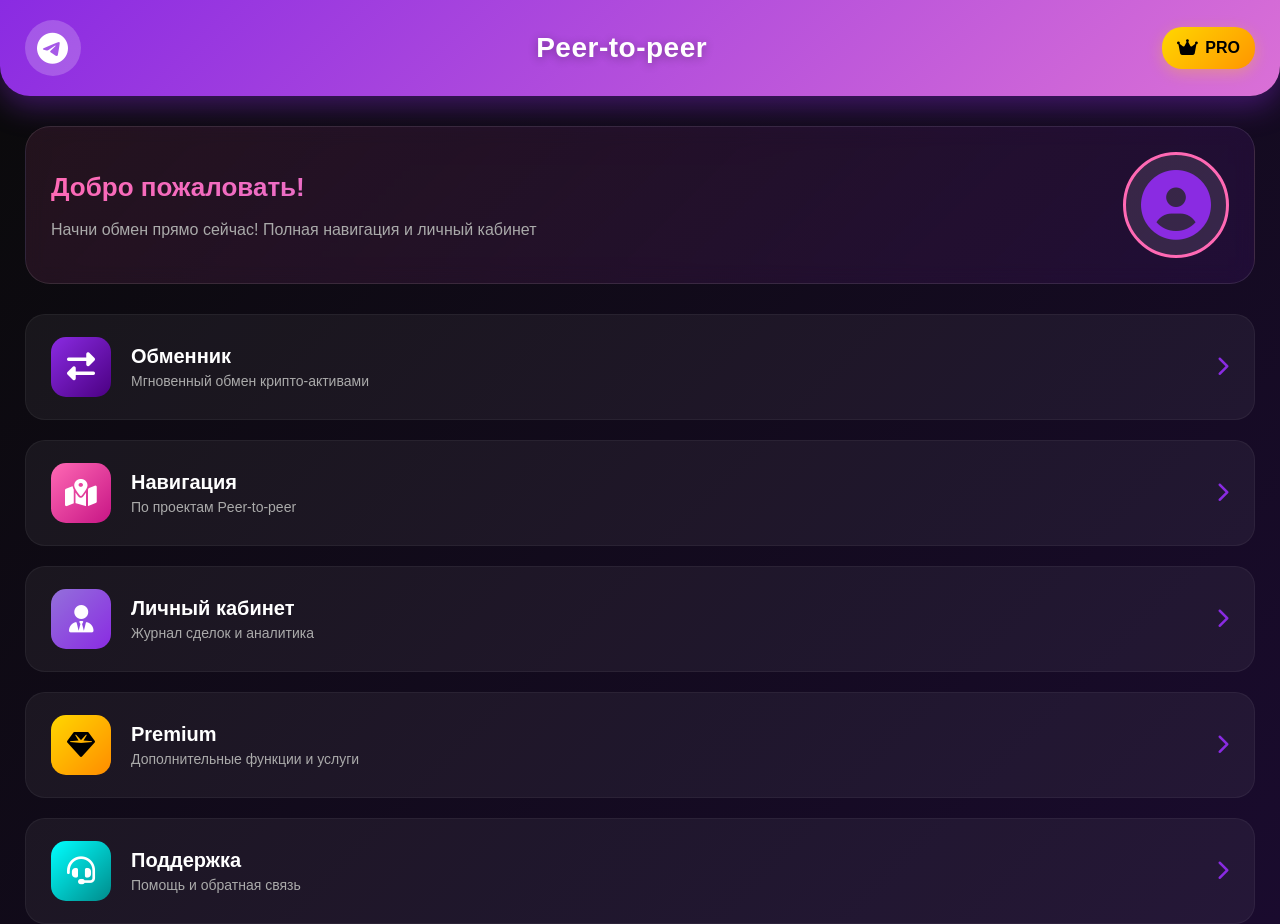
==== index.html @ 7a18515b "Update index.html" ====
<!DOCTYPE html>
<html lang="ru">
<head>
    <meta charset="UTF-8">
    <meta name="viewport" content="width=device-width, initial-scale=1.0">
    <title>Peer-to-peer | Обменник</title>
    <link rel="stylesheet" href="style.css">
    <script src="https://telegram.org/js/telegram-web-app.js"></script>
    <link rel="stylesheet" href="https://cdnjs.cloudflare.com/ajax/libs/font-awesome/6.4.0/css/all.min.css">
</head>
<body>
    <!-- Главная страница -->
    <div class="app-container" id="mainPage">
        <!-- Верхняя плашка с названием -->
        <header class="main-header">
            <div class="logo-container">
                <i class="fab fa-telegram logo-icon"></i>
                <h1 class="app-title">Peer-to-peer</h1>
                <div class="premium-badge">
                    <i class="fas fa-crown"></i>
                    <span>PRO</span>
                </div>
            </div>
        </header>

        <!-- Основной контент -->
        <main class="main-content">
            <!-- Приветствие -->
            <div class="welcome-section">
                <div class="welcome-text">
                    <h2>Добро пожаловать!</h2>
                    <p>Начни обмен прямо сейчас! Полная навигация и личный кабинет</p>
                </div>
                <div class="user-avatar">
                    <i class="fas fa-user-circle"></i>
                </div>
            </div>

            <!-- Кнопки навигации -->
            <div class="nav-buttons">
                <button class="nav-btn exchange-btn" id="exchangeBtn">
                    <div class="btn-icon">
                        <i class="fas fa-exchange-alt"></i>
                    </div>
                    <div class="btn-content">
                        <h3>Обменник</h3>
                        <p>Мгновенный обмен крипто-активами</p>
                    </div>
                    <div class="btn-arrow">
                        <i class="fas fa-chevron-right"></i>
                    </div>
                </button>

                <button class="nav-btn navigation-btn" id="navigationBtn">
                    <div class="btn-icon">
                        <i class="fas fa-map-marked-alt"></i>
                    </div>
                    <div class="btn-content">
                        <h3>Навигация</h3>
                        <p>По проектам Peer-to-peer</p>
                    </div>
                    <div class="btn-arrow">
                        <i class="fas fa-chevron-right"></i>
                    </div>
                </button>

                <button class="nav-btn account-btn" id="accountBtn">
                    <div class="btn-icon">
                        <i class="fas fa-user-tie"></i>
                    </div>
                    <div class="btn-content">
                        <h3>Личный кабинет</h3>
                        <p>Журнал сделок и аналитика</p>
                    </div>
                    <div class="btn-arrow">
                        <i class="fas fa-chevron-right"></i>
                    </div>
                </button>

                <button class="nav-btn premium-btn" id="premiumBtn">
                    <div class="btn-icon">
                        <i class="fas fa-gem"></i>
                    </div>
                    <div class="btn-content">
                        <h3>Premium</h3>
                        <p>Дополнительные функции и услуги</p>
                    </div>
                    <div class="btn-arrow">
                        <i class="fas fa-chevron-right"></i>
                    </div>
                </button>

                <button class="nav-btn support-btn" id="supportBtn">
                    <div class="btn-icon">
                        <i class="fas fa-headset"></i>
                    </div>
                    <div class="btn-content">
                        <h3>Поддержка</h3>
                        <p>Помощь и обратная связь</p>
                    </div>
                    <div class="btn-arrow">
                        <i class="fas fa-chevron-right"></i>
                    </div>
                </button>
            </div>
        </main>
    </div>

    <!-- Страница обменника -->
    <div class="app-container" id="exchangePage" style="display: none;">
        <header class="main-header">
            <div class="logo-container">
                <button class="back-btn" id="backBtn">
                    <i class="fas fa-arrow-left"></i>
                </button>
                <h1 class="app-title">Обменник</h1>
                <div class="premium-badge">
                    <i class="fas fa-crown"></i>
                    <span>PRO</span>
                </div>
            </div>
        </header>

        <main class="main-content exchange-page">
            <div class="welcome-section">
                <div class="welcome-text">
                    <h2>Выберите тип обмена</h2>
                    <p>Быстрый и безопасный обмен активов</p>
                </div>
                <div class="user-avatar">
                    <i class="fas fa-coins"></i>
                </div>
            </div>

            <div class="exchange-options">
                <div class="exchange-option" id="usdtRubOption">
                    <div class="option-content">
                        <div class="option-icon">
                            <i class="fas fa-dollar-sign"></i>
                        </div>
                        <div class="option-text">
                            <h3>Обмен USDT & RUB</h3>
                            <p>Мгновенный обмен Tether и российских рублей</p>
                        </div>
                    </div>
                    <div class="option-arrow">
                        <i class="fas fa-chevron-down"></i>
                    </div>
                </div>

                <div class="sub-buttons" id="usdtRubSubButtons">
                    <button class="sub-btn buy-sub-btn" id="buyUsdtBtn">
                        <i class="fas fa-shopping-cart"></i>
                        Купить USDT
                    </button>
                    <button class="sub-btn sell-sub-btn" id="sellUsdtBtn">
                        <i class="fas fa-money-bill-wave"></i>
                        Продать USDT
                    </button>
                </div>

                <div class="exchange-option" id="otherAssetsOption">
                    <div class="option-content">
                        <div class="option-icon other">
                            <i class="fas fa-shapes"></i>
                        </div>
                        <div class="option-text">
                            <h3>Обмен других активов</h3>
                            <p>Криптовалюты, токены и другие активы</p>
                        </div>
                    </div>
                    <div class="option-arrow">
                        <i class="fas fa-chevron-down"></i>
                    </div>
                </div>

                <div class="other-assets-panel" id="otherAssetsPanel">
                    <p>Для обмена другими активами напишите в техническую поддержку — 
                        <a href="https://t.me/peertopeer_support" class="support-link" target="_blank">@peertopeer_support</a>
                    </p>
                    <p style="margin-top: 10px; font-size: 14px; color: #aaa;">
                        Доступны: BTC, ETH, BNB, SOL, TON и другие популярные криптовалюты
                    </p>
                </div>

                <!-- НОВАЯ ИНФОРМАЦИОННАЯ ПЛАШКА -->
                <div class="exchange-info-panel">
                    <div class="info-icon">
                        <i class="fas fa-info-circle"></i>
                    </div>
                    <div class="info-content">
                        <h4>Важная информация перед обменом</h4>
                        <p>Перед совершением сделки обязательно ознакомьтесь с правилами и инструкциями:</p>
                        <div class="info-links">
                            <a href="https://telegra.ph/Reglament-Peer-to-peer-01-01" class="info-link" target="_blank">
                                <i class="fas fa-file-contract"></i>
                                Регламент обменника
                            </a>
                            <a href="https://telegra.ph/Instrukciya-po-obmenu-01-01" class="info-link" target="_blank">
                                <i class="fas fa-book-open"></i>
                                Инструкция по обмену
                            </a>
                        </div>
                        <p class="info-note">
                            <i class="fas fa-exclamation-triangle"></i>
                            Соблюдение правил обеспечивает безопасность ваших сделок
                        </p>
                    </div>
                </div>
            </div>
        </main>
    </div>

    <!-- Страница покупки USDT -->
    <div class="app-container" id="buyUsdtPage" style="display: none;">
        <header class="main-header">
            <div class="logo-container">
                <button class="back-btn" id="backFromBuyBtn">
                    <i class="fas fa-arrow-left"></i>
                </button>
                <h1 class="app-title">Купить USDT</h1>
                <div class="premium-badge">
                    <i class="fas fa-crown"></i>
                    <span>PRO</span>
                </div>
            </div>
        </header>

        <main class="main-content orders-page">
            <div class="page-header">
                <h2>Актуальные заявки</h2>
                <p class="page-subtitle">Скопируйте ID заявки и отправьте в поддержку</p>
            </div>

            <!-- Красивые фильтры сортировки -->
            <div class="filters">
                <div class="filter-header">
                    <i class="fas fa-sort-amount-down"></i>
                    <h3>Сортировка заявок</h3>
                </div>
                <div class="sort-options" id="buySortOptions">
                    <button class="sort-btn active" data-sort="rate-asc">
                        <i class="fas fa-arrow-up"></i>
                        Курс (низкий → высокий)
                    </button>
                    <button class="sort-btn" data-sort="rate-desc">
                        <i class="fas fa-arrow-down"></i>
                        Курс (высокий → низкий)
                    </button>
                    <button class="sort-btn" data-sort="volume-asc">
                        <i class="fas fa-arrow-up"></i>
                        Объем (маленький → большой)
                    </button>
                    <button class="sort-btn" data-sort="volume-desc">
                        <i class="fas fa-arrow-down"></i>
                        Объем (большой → маленький)
                    </button>
                </div>
            </div>

            <!-- Контейнер для заявок -->
            <div class="orders-container" id="buyOrdersContainer">
                <!-- Заявки будут вставляться здесь через JavaScript -->
            </div>

            <!-- Информация -->
            <div class="booking-info">
                <p><i class="fas fa-info-circle"></i> Скопируйте ID заявки и отправьте его в техническую поддержку для бронирования</p>
            </div>
        </main>
    </div>

    <!-- Страница продажи USDT -->
    <div class="app-container" id="sellUsdtPage" style="display: none;">
        <header class="main-header">
            <div class="logo-container">
                <button class="back-btn" id="backFromSellBtn">
                    <i class="fas fa-arrow-left"></i>
                </button>
                <h1 class="app-title">Продать USDT</h1>
                <div class="premium-badge">
                    <i class="fas fa-crown"></i>
                    <span>PRO</span>
                </div>
            </div>
        </header>

        <main class="main-content orders-page">
            <div class="page-header">
                <h2>Актуальные заявки</h2>
                <p class="page-subtitle">Скопируйте ID заявки и отправьте в поддержку</p>
            </div>

            <!-- Красивые фильтры сортировки -->
            <div class="filters">
                <div class="filter-header">
                    <i class="fas fa-sort-amount-down"></i>
                    <h3>Сортировка заявок</h3>
                </div>
                <div class="sort-options" id="sellSortOptions">
                    <button class="sort-btn active" data-sort="rate-asc">
                        <i class="fas fa-arrow-up"></i>
                        Курс (низкий → высокий)
                    </button>
                    <button class="sort-btn" data-sort="rate-desc">
                        <i class="fas fa-arrow-down"></i>
                        Курс (высокий → низкий)
                    </button>
                    <button class="sort-btn" data-sort="volume-asc">
                        <i class="fas fa-arrow-up"></i>
                        Объем (маленький → большой)
                    </button>
                    <button class="sort-btn" data-sort="volume-desc">
                        <i class="fas fa-arrow-down"></i>
                        Объем (большой → маленький)
                    </button>
                </div>
            </div>

            <!-- Контейнер для заявок -->
            <div class="orders-container" id="sellOrdersContainer">
                <!-- Заявки будут вставляться здесь через JavaScript -->
            </div>

            <!-- Информация -->
            <div class="booking-info">
                <p><i class="fas fa-info-circle"></i> Скопируйте ID заявки и отправьте его в техническую поддержку для бронирования</p>
            </div>
        </main>
    </div>

    <!-- Страница поддержки -->
    <div class="app-container" id="supportPage" style="display: none;">
        <header class="main-header">
            <div class="logo-container">
                <button class="back-btn" id="backFromSupportBtn">
                    <i class="fas fa-arrow-left"></i>
                </button>
                <h1 class="app-title">Поддержка</h1>
                <div class="premium-badge">
                    <i class="fas fa-crown"></i>
                    <span>PRO</span>
                </div>
            </div>
        </header>

        <main class="main-content support-page">
            <div class="page-header">
                <h2>Техническая поддержка</h2>
                <p class="page-subtitle">Свяжитесь с нами для решения любых вопросов</p>
            </div>

            <!-- Важное уведомление -->
            <div class="support-notice">
                <div class="notice-header">
                    <i class="fas fa-exclamation-triangle"></i>
                    <h3>Важная информация</h3>
                </div>
                <p>Пожалуйста, обращайтесь в поддержку <strong>строго по делу</strong> и уважительно. Наши специалисты работают для вашего удобства.</p>
            </div>

            <!-- Контакты поддержки -->
            <div class="support-contacts">
                <h3 class="section-title">
                    <i class="fas fa-headset"></i>
                    Контакты поддержки
                </h3>

                <div class="contact-card support">
                    <div class="contact-icon">
                        <i class="fas fa-life-ring"></i>
                    </div>
                    <div class="contact-info">
                        <h4>Основная поддержка</h4>
                        <p class="contact-description">По всем вопросам по заявкам, обменам и техническим проблемам</p>
                        <a href="https://t.me/peertopeer_support" class="contact-link" target="_blank">
                            <i class="fab fa-telegram"></i>
                            @peertopeer_support
                        </a>
                        <p class="contact-hours">
                            <i class="fas fa-clock"></i>
                            Работаем 24/7
                        </p>
                    </div>
                </div>

                <h3 class="section-title" style="margin-top: 30px;">
                    <i class="fas fa-user-shield"></i>
                    Модераторы
                </h3>

                <div class="contact-card moderator">
                    <div class="contact-icon">
                        <i class="fas fa-user-check"></i>
                    </div>
                    <div class="contact-info">
                        <h4>Модератор 1</h4>
                        <p class="contact-description">Решение спорных ситуаций, проверка контрагентов</p>
                        <a href="https://t.me/peer_moderator1" class="contact-link" target="_blank">
                            <i class="fab fa-telegram"></i>
                            @peer_moderator1
                        </a>
                        <p class="contact-hours">
                            <i class="fas fa-clock"></i>
                            10:00 - 22:00 (МСК)
                        </p>
                    </div>
                </div>

                <div class="contact-card moderator">
                    <div class="contact-icon">
                        <i class="fas fa-user-shield"></i>
                    </div>
                    <div class="contact-info">
                        <h4>Модератор 2</h4>
                        <p class="contact-description">Проверка сделок, помощь новичкам</p>
                        <a href="https://t.me/peer_moderator2" class="contact-link" target="_blank">
                            <i class="fab fa-telegram"></i>
                            @peer_moderator2
                        </a>
                        <p class="contact-hours">
                            <i class="fas fa-clock"></i>
                            12:00 - 00:00 (МСК)
                        </p>
                    </div>
                </div>
            </div>

            <!-- Правила обращения -->
            <div class="support-rules">
                <h3 class="section-title">
                    <i class="fas fa-list-alt"></i>
                    Правила обращения
                </h3>
                <ul class="rules-list">
                    <li>
                        <i class="fas fa-check-circle"></i>
                        <span>Всегда указывайте <strong>ID заявки</strong> при обращении</span>
                    </li>
                    <li>
                        <i class="fas fa-check-circle"></i>
                        <span>Описывайте проблему <strong>четко и подробно</strong></span>
                    </li>
                    <li>
                        <i class="fas fa-check-circle"></i>
                        <span>Прикладывайте скриншоты при необходимости</span>
                    </li>
                    <li>
                        <i class="fas fa-check-circle"></i>
                        <span>Сохраняйте <strong>уважительный тон</strong> общения</span>
                    </li>
                    <li>
                        <i class="fas fa-check-circle"></i>
                        <span>Ожидайте ответ в течение <strong>15-30 минут</strong></span>
                    </li>
                </ul>
            </div>

            <!-- Кнопки быстрого действия -->
            <div class="quick-actions">
                <h3 class="section-title">
                    <i class="fas fa-bolt"></i>
                    Быстрые действия
                </h3>
                <div class="action-buttons">
                    <button class="action-btn" id="copySupportLink">
                        <i class="fas fa-copy"></i>
                        Скопировать ссылку поддержки
                    </button>
                    <button class="action-btn" id="openSupportChat">
                        <i class="fab fa-telegram"></i>
                        Открыть чат с поддержкой
                    </button>
                </div>
            </div>
        </main>
    </div>

    <!-- Страница навигации -->
    <div class="app-container" id="navigationPage" style="display: none;">
        <header class="main-header">
            <div class="logo-container">
                <button class="back-btn" id="backFromNavigationBtn">
                    <i class="fas fa-arrow-left"></i>
                </button>
                <h1 class="app-title">Навигация</h1>
                <div class="premium-badge">
                    <i class="fas fa-crown"></i>
                    <span>PRO</span>
                </div>
            </div>
        </header>

        <main class="main-content navigation-page">
            <div class="page-header">
                <h2>Навигация по проекту</h2>
                <p class="page-subtitle">Все важные ссылки и ресурсы в одном месте</p>
            </div>

            <!-- Блок 1: Наши ресурсы -->
            <div class="navigation-section">
                <h3 class="section-title">
                    <i class="fas fa-link"></i>
                    Наши ресурсы
                </h3>
                <p class="section-description">Официальные каналы и чаты проекта Peer-to-peer</p>
                
                <div class="resources-grid">
                    <div class="resource-card">
                        <div class="resource-icon">
                            <i class="fab fa-telegram"></i>
                        </div>
                        <div class="resource-content">
                            <h4>Официальный канал</h4>
                            <p class="resource-description">Новости, анонсы, полезная информация</p>
                            <a href="https://t.me/peertopeerchannel" class="resource-link" target="_blank">
                                <i class="fab fa-telegram"></i>
                                @peertopeerchannel
                            </a>
                        </div>
                    </div>

                    <div class="resource-card">
                        <div class="resource-icon">
                            <i class="fas fa-comments"></i>
                        </div>
                        <div class="resource-content">
                            <h4>Общий чат</h4>
                            <p class="resource-description">Общение, вопросы, обмен опытом</p>
                            <a href="https://t.me/+LT-mE3ERYhE4NTcy" class="resource-link" target="_blank">
                                <i class="fab fa-telegram"></i>
                                Перейти в чат
                            </a>
                        </div>
                    </div>

                    <div class="resource-card">
                        <div class="resource-icon">
                            <i class="fas fa-newspaper"></i>
                        </div>
                        <div class="resource-content">
                            <h4>Блог в Telegra.ph</h4>
                            <p class="resource-description">Статьи, инструкции, аналитика</p>
                            <a href="https://teletype.in/@peertopeer" class="resource-link" target="_blank">
                                <i class="fas fa-external-link-alt"></i>
                                Перейти в блог
                            </a>
                        </div>
                    </div>

                    <div class="resource-card">
                        <div class="resource-icon">
                            <i class="fas fa-headset"></i>
                        </div>
                        <div class="resource-content">
                            <h4>Техническая поддержка</h4>
                            <p class="resource-description">Решение проблем и вопросов</p>
                            <a href="https://t.me/peertopeer_support" class="resource-link" target="_blank">
                                <i class="fab fa-telegram"></i>
                                @peertopeer_support
                            </a>
                        </div>
                    </div>

                    <div class="resource-card">
                        <div class="resource-icon">
                            <i class="fas fa-robot"></i>
                        </div>
                        <div class="resource-content">
                            <h4>Этот бот</h4>
                            <p class="resource-description">Основной бот для обменов</p>
                            <a href="@peet_to_peer_bot" class="resource-link" target="_blank">
                                <i class="fab fa-telegram"></i>
                                Скопировать ссылку
                            </button>
                        </div>
                    </div>

                    <div class="resource-card">
                        <div class="resource-icon">
                            <i class="fas fa-github"></i>
                        </div>
                        <div class="resource-content">
                            <h4>GitHub проекта</h4>
                            <p class="resource-description">Исходный код и документация</p>
                            <a href="hhh" class="resource-link" target="_blank">
                                <i class="fab fa-github"></i>
                                github.com/peertopeer
                            </a>
                        </div>
                    </div>
                </div>
            </div>

            <!-- Блок 2: Полезная навигация -->
            <div class="navigation-section">
                <h3 class="section-title">
                    <i class="fas fa-star"></i>
                    Полезная навигация
                </h3>
                <p class="section-description">Важные материалы для всех участников</p>
                
                <div class="useful-links">
                    <div class="useful-link-card">
                        <div class="useful-link-icon">
                            <i class="fas fa-graduation-cap"></i>
                        </div>
                        <div class="useful-link-content">
                            <h4>20 постов для новичков</h4>
                            <p>Основы работы с криптовалютой, безопасность, первые шаги</p>
                            <a href="https://telegra.ph/Dvadcat-postov-dlya-novichkov-01-01" class="useful-link-btn" target="_blank">
                                <i class="fas fa-external-link-alt"></i>
                                Читать
                            </a>
                        </div>
                    </div>

                    <div class="useful-link-card">
                        <div class="useful-link-icon">
                            <i class="fas fa-shopping-cart"></i>
                        </div>
                        <div class="useful-link-content">
                            <h4>Первая покупка</h4>
                            <p>Пошаговая инструкция по первой покупке криптовалюты</p>
                            <a href="https://telegra.ph/Pervaya-pokupka-kriptovaluty-01-01" class="useful-link-btn" target="_blank">
                                <i class="fas fa-external-link-alt"></i>
                                Инструкция
                            </a>
                        </div>
                    </div>

                    <div class="useful-link-card">
                        <div class="useful-link-icon">
                            <i class="fas fa-money-bill-wave"></i>
                        </div>
                        <div class="useful-link-content">
                            <h4>Первая продажа</h4>
                            <p>Как безопасно продать криптовалюту и получить деньги</p>
                            <a href="https://telegra.ph/Pervaya-prodazha-kriptovaluty-01-01" class="useful-link-btn" target="_blank">
                                <i class="fas fa-external-link-alt"></i>
                                Инструкция
                            </a>
                        </div>
                    </div>

                    <div class="useful-link-card">
                        <div class="useful-link-icon">
                            <i class="fas fa-book"></i>
                        </div>
                        <div class="useful-link-content">
                            <h4>Обязательные посты</h4>
                            <p>Правила проекта, политика безопасности, FAQ</p>
                            <a href="https://telegra.ph/Obyazatelnye-posty-01-01" class="useful-link-btn" target="_blank">
                                <i class="fas fa-external-link-alt"></i>
                                Читать
                            </a>
                        </div>
                    </div>

                    <div class="useful-link-card">
                        <div class="useful-link-icon">
                            <i class="fas fa-file-contract"></i>
                        </div>
                        <div class="useful-link-content">
                            <h4>Регламент</h4>
                            <p>Правила проведения сделок и взаимодействия</p>
                            <a href="https://telegra.ph/Reglament-Peer-to-peer-01-01" class="useful-link-btn" target="_blank">
                                <i class="fas fa-external-link-alt"></i>
                                Открыть
                            </a>
                        </div>
                    </div>

                    <div class="useful-link-card">
                        <div class="useful-link-icon">
                            <i class="fas fa-cogs"></i>
                        </div>
                        <div class="useful-link-content">
                            <h4>Необходимые инструкции</h4>
                            <p>Настройки, безопасность, работа с кошельками</p>
                            <a href="https://telegra.ph/Neobhodimye-instrukcii-01-01" class="useful-link-btn" target="_blank">
                                <i class="fas fa-external-link-alt"></i>
                                Смотреть
                            </a>
                        </div>
                    </div>
                </div>
            </div>

            <!-- Быстрые действия -->
            <div class="quick-actions-navigation">
                <h3 class="section-title">
                    <i class="fas fa-bolt"></i>
                    Быстрые действия
                </h3>
                <div class="action-buttons">
                    <button class="action-btn" id="copyAllLinks">
                        <i class="fas fa-copy"></i>
                        Скопировать все ссылки
                    </button>
                    <button class="action-btn" id="openChannel">
                        <i class="fab fa-telegram"></i>
                        Открыть канал
                    </button>
                    <button class="action-btn" id="openChat">
                        <i class="fas fa-comments"></i>
                        Открыть чат
                    </button>
                </div>
            </div>

            <!-- Примечание -->
            <div class="navigation-notice">
                <p><i class="fas fa-info-circle"></i> Все ссылки открываются в браузере. Для удобства добавьте основные каналы в избранное в Telegram.</p>
            </div>
        </main>
    </div>

    <!-- Общее уведомление -->
    <div class="notification" id="notification">
        <div class="notification-content">
            <i class="fas fa-info-circle"></i>
            <p id="notificationText"></p>
        </div>
    </div>

    <script src="app.js"></script>
</body>
</html>
---- style.css ----
* {
    margin: 0;
    padding: 0;
    box-sizing: border-box;
    font-family: -apple-system, BlinkMacSystemFont, 'Segoe UI', Roboto, Oxygen, Ubuntu, Cantarell, sans-serif;
}

body {
    background: linear-gradient(135deg, #0a0a0a 0%, #1a0b2e 100%);
    color: #fff;
    line-height: 1.6;
    min-height: 100vh;
}

.app-container {
    max-width: 100%;
    min-height: 100vh;
    display: flex;
    flex-direction: column;
    padding: 0;
}

/* Верхняя плашка */
.main-header {
    background: linear-gradient(135deg, #8a2be2 0%, #da70d6 100%);
    padding: 20px 25px;
    border-bottom-left-radius: 30px;
    border-bottom-right-radius: 30px;
    box-shadow: 0 10px 30px rgba(138, 43, 226, 0.4);
    margin-bottom: 30px;
}

.logo-container {
    display: flex;
    align-items: center;
    justify-content: space-between;
}

.logo-icon {
    font-size: 32px;
    color: white;
    background: rgba(255, 255, 255, 0.2);
    padding: 12px;
    border-radius: 50%;
    width: 56px;
    height: 56px;
    display: flex;
    align-items: center;
    justify-content: center;
}

.app-title {
    font-size: 28px;
    font-weight: 800;
    color: white;
    letter-spacing: 0.5px;
    text-shadow: 0 2px 10px rgba(0, 0, 0, 0.3);
    flex-grow: 1;
    text-align: center;
}

.premium-badge {
    background: linear-gradient(135deg, #ffd700 0%, #ff9500 100%);
    padding: 8px 15px;
    border-radius: 20px;
    display: flex;
    align-items: center;
    gap: 8px;
    font-weight: 700;
    color: #000;
    box-shadow: 0 4px 15px rgba(255, 215, 0, 0.3);
}

.premium-badge i {
    font-size: 18px;
}

/* Основной контент */
.main-content {
    flex: 1;
    padding: 0 25px;
    display: flex;
    flex-direction: column;
    gap: 30px;
}

/* Приветствие */
.welcome-section {
    display: flex;
    justify-content: space-between;
    align-items: center;
    background: linear-gradient(135deg, rgba(255, 105, 180, 0.1) 0%, rgba(138, 43, 226, 0.1) 100%);
    padding: 25px;
    border-radius: 25px;
    border: 1px solid rgba(255, 255, 255, 0.1);
    backdrop-filter: blur(10px);
}

.welcome-text h2 {
    font-size: 26px;
    font-weight: 700;
    margin-bottom: 8px;
    background: linear-gradient(135deg, #ff69b4 0%, #da70d6 100%);
    -webkit-background-clip: text;
    -webkit-text-fill-color: transparent;
}

.welcome-text p {
    color: #aaa;
    font-size: 16px;
}

.user-avatar i {
    font-size: 70px;
    color: #8a2be2;
    background: rgba(255, 255, 255, 0.1);
    padding: 15px;
    border-radius: 50%;
    border: 3px solid #ff69b4;
}

/* Кнопки навигации */
.nav-buttons {
    display: flex;
    flex-direction: column;
    gap: 20px;
}

.nav-btn {
    display: flex;
    align-items: center;
    background: rgba(255, 255, 255, 0.05);
    border: none;
    border-radius: 20px;
    padding: 22px 25px;
    cursor: pointer;
    transition: all 0.3s ease;
    text-align: left;
    border: 1px solid rgba(255, 255, 255, 0.05);
}

.nav-btn:hover {
    transform: translateY(-5px);
    background: rgba(255, 255, 255, 0.1);
    border-color: rgba(255, 105, 180, 0.3);
    box-shadow: 0 10px 25px rgba(138, 43, 226, 0.3);
}

.btn-icon {
    font-size: 28px;
    width: 60px;
    height: 60px;
    display: flex;
    align-items: center;
    justify-content: center;
    border-radius: 15px;
    margin-right: 20px;
    flex-shrink: 0;
}

.btn-content {
    flex-grow: 1;
}

.btn-content h3 {
    font-size: 20px;
    font-weight: 700;
    margin-bottom: 5px;
    color: white; /* Белый цвет для заголовков кнопок */
}

.btn-content p {
    color: #aaa;
    font-size: 14px;
}

.btn-arrow {
    font-size: 20px;
    color: #8a2be2;
}

/* Цвета для кнопок */
.exchange-btn .btn-icon {
    background: linear-gradient(135deg, #8a2be2 0%, #4b0082 100%);
    color: white;
}

.navigation-btn .btn-icon {
    background: linear-gradient(135deg, #ff69b4 0%, #c71585 100%);
    color: white;
}

.account-btn .btn-icon {
    background: linear-gradient(135deg, #9370db 0%, #8a2be2 100%);
    color: white;
}

.premium-btn .btn-icon {
    background: linear-gradient(135deg, #ffd700 0%, #ff8c00 100%);
    color: #000;
}

.support-btn .btn-icon {
    background: linear-gradient(135deg, #00ffff 0%, #008b8b 100%);
    color: white;
}

/* СТРАНИЦА ОБМЕННИКА */
.exchange-page {
    flex: 1;
    padding: 0 25px;
    /* УДАЛИЛ display: none; - видимостью управляет JS */
    flex-direction: column;
    gap: 30px;
}

.exchange-header {
    display: flex;
    align-items: center;
    gap: 15px;
    margin-bottom: 20px;
}

.back-btn {
    background: rgba(255, 255, 255, 0.1);
    border: none;
    width: 50px;
    height: 50px;
    border-radius: 50%;
    display: flex;
    align-items: center;
    justify-content: center;
    cursor: pointer;
    color: white;
    font-size: 24px;
    transition: all 0.3s;
}

.back-btn:hover {
    background: rgba(255, 255, 255, 0.2);
    transform: scale(1.1);
}

.exchange-header h1 {
    font-size: 28px;
    font-weight: 700;
    background: linear-gradient(135deg, #8a2be2 0%, #ff69b4 100%);
    -webkit-background-clip: text;
    -webkit-text-fill-color: transparent;
}

.exchange-options {
    display: flex;
    flex-direction: column;
    gap: 20px;
}

.exchange-option {
    background: rgba(255, 255, 255, 0.05);
    border: 2px solid rgba(255, 255, 255, 0.1);
    border-radius: 20px;
    padding: 25px;
    cursor: pointer;
    transition: all 0.3s ease;
    display: flex;
    align-items: center;
    justify-content: space-between;
}

.exchange-option:hover {
    background: rgba(255, 255, 255, 0.1);
    border-color: #8a2be2;
    transform: translateY(-5px);
    box-shadow: 0 10px 25px rgba(138, 43, 226, 0.3);
}

.option-content {
    display: flex;
    align-items: center;
    gap: 20px;
}

.option-icon {
    width: 60px;
    height: 60px;
    background: linear-gradient(135deg, #8a2be2 0%, #4b0082 100%);
    border-radius: 15px;
    display: flex;
    align-items: center;
    justify-content: center;
    font-size: 28px;
    color: white;
}

.option-icon.other {
    background: linear-gradient(135deg, #ff69b4 0%, #c71585 100%);
}

.option-text h3 {
    font-size: 22px;
    font-weight: 700;
    color: white;
    margin-bottom: 5px;
}

.option-text p {
    color: #aaa;
    font-size: 16px;
}

.option-arrow {
    font-size: 24px;
    color: #8a2be2;
}

/* Подкнопки */
.sub-buttons {
    display: flex;
    gap: 15px;
    margin-top: 15px;
    display: none; /* Скрыты по умолчанию */
    animation: fadeIn 0.3s ease;
}

.sub-btn {
    flex: 1;
    padding: 20px;
    border: none;
    border-radius: 15px;
    font-size: 18px;
    font-weight: 600;
    cursor: pointer;
    transition: all 0.3s;
    display: flex;
    align-items: center;
    justify-content: center;
    gap: 10px;
}

.buy-sub-btn {
    background: linear-gradient(135deg, #00c853 0%, #64dd17 100%);
    color: white;
}

.sell-sub-btn {
    background: linear-gradient(135deg, #ff3d00 0%, #ff9100 100%);
    color: white;
}

.sub-btn:hover {
    transform: translateY(-3px);
    box-shadow: 0 8px 20px rgba(0, 0, 0, 0.2);
}

/* Плашка для других активов */
.other-assets-panel {
    background: linear-gradient(135deg, rgba(255, 105, 180, 0.1) 0%, rgba(138, 43, 226, 0.1) 100%);
    border: 2px solid #ff69b4;
    border-radius: 20px;
    padding: 25px;
    margin-top: 15px;
    display: none; /* Скрыта по умолчанию */
    animation: fadeIn 0.3s ease;
}

.support-link {
    color: #00ffff;
    text-decoration: none;
    font-weight: 600;
    margin-left: 5px;
}

.support-link:hover {
    text-decoration: underline;
}

@keyframes fadeIn {
    from {
        opacity: 0;
        transform: translateY(-10px);
    }
    to {
        opacity: 1;
        transform: translateY(0);
    }
}

/* Уведомление */
.notification {
    position: fixed;
    bottom: 30px;
    left: 50%;
    transform: translateX(-50%) translateY(100px);
    background: linear-gradient(135deg, #8a2be2 0%, #ff69b4 100%);
    color: white;
    padding: 20px 25px;
    border-radius: 15px;
    box-shadow: 0 15px 35px rgba(138, 43, 226, 0.5);
    display: none;
    z-index: 1000;
    max-width: 90%;
    animation: slideUp 0.3s ease forwards;
}

@keyframes slideUp {
    to {
        transform: translateX(-50%) translateY(0);
    }
}

.notification-content {
    display: flex;
    align-items: center;
    gap: 15px;
    font-size: 16px;
    font-weight: 500;
}

.notification-content i {
    font-size: 24px;
}

/* Нижний колонтитул */
.main-footer {
    text-align: center;
    padding: 30px 25px 40px;
    color: #777;
    font-size: 14px;
    border-top: 1px solid rgba(255, 255, 255, 0.05);
    margin-top: 30px;
}

.footer-links {
    display: flex;
    justify-content: center;
    align-items: center;
    gap: 15px;
    margin-top: 15px;
}

.footer-links a {
    color: #8a2be2;
    text-decoration: none;
    transition: color 0.3s;
}

.footer-links a:hover {
    color: #ff69b4;
}

.footer-links span {
    color: #555;
}

/* Адаптивность */
@media (max-width: 600px) {
    .main-header {
        padding: 18px 20px;
        border-bottom-left-radius: 25px;
        border-bottom-right-radius: 25px;
    }
    
    .logo-icon {
        font-size: 28px;
        width: 50px;
        height: 50px;
    }
    
    .app-title {
        font-size: 24px;
    }
    
    .premium-badge {
        padding: 6px 12px;
        font-size: 14px;
    }
    
    .main-content {
        padding: 0 20px;
        gap: 25px;
    }
    
    .welcome-section {
        padding: 20px;
    }
    
    .welcome-text h2 {
        font-size: 22px;
    }
    
    .user-avatar i {
        font-size: 60px;
    }
    
    .nav-btn {
        padding: 18px 20px;
    }
    
    .btn-icon {
        width: 50px;
        height: 50px;
        font-size: 24px;
        margin-right: 15px;
    }
    
    .btn-content h3 {
        font-size: 18px;
    }
    
    /* Страница обменника - адаптивность */
    .exchange-page {
        padding: 0 20px;
        gap: 25px;
    }
    
    .exchange-header h1 {
        font-size: 24px;
    }
    
    .exchange-option {
        padding: 20px;
    }
    
    .option-icon {
        width: 50px;
        height: 50px;
        font-size: 24px;
    }
    
    .option-text h3 {
        font-size: 18px;
    }
    
    .option-text p {
        font-size: 14px;
    }
    
    .sub-buttons {
        flex-direction: column;
    }
    
    .sub-btn {
        padding: 18px;
    }
}












/* ... предыдущие стили остаются без изменений ... */

/* Карточка заявки */
.order-card {
    background: rgba(255, 255, 255, 0.05);
    border: 1px solid rgba(255, 255, 255, 0.1);
    border-radius: 15px;
    padding: 20px;
    transition: all 0.3s ease;
    position: relative;
    overflow: hidden;
}

.order-card:hover {
    background: rgba(255, 255, 255, 0.08);
    border-color: #8a2be2;
    transform: translateY(-3px);
    box-shadow: 0 10px 20px rgba(138, 43, 226, 0.2);
}

.order-card.buy-card {
    border-left: 4px solid #00c853;
}

.order-card.sell-card {
    border-left: 4px solid #ff3d00;
}

.order-header {
    display: flex;
    justify-content: space-between;
    align-items: center;
    margin-bottom: 15px;
    padding-bottom: 10px;
    border-bottom: 1px solid rgba(255, 255, 255, 0.1);
}

.order-id {
    background: linear-gradient(135deg, #8a2be2 0%, #4b0082 100%);
    color: white;
    padding: 6px 12px;
    border-radius: 20px;
    font-size: 14px;
    font-weight: 600;
}

.order-type {
    font-size: 14px;
    font-weight: 600;
    padding: 4px 12px;
    border-radius: 12px;
}

.order-type.buy {
    background: rgba(0, 200, 83, 0.2);
    color: #00c853;
}

.order-type.sell {
    background: rgba(255, 61, 0, 0.2);
    color: #ff3d00;
}

/* Детали заявки - ВСЕ ПОЛЯ ВИДНЫ */
.order-details {
    display: grid;
    grid-template-columns: repeat(2, 1fr);
    gap: 15px;
    margin-bottom: 20px;
}

.order-detail {
    display: flex;
    flex-direction: column;
    gap: 5px;
}

.detail-label {
    font-size: 12px;
    color: #aaa;
    font-weight: 500;
}

.detail-value {
    font-size: 16px;
    font-weight: 600;
    color: white;
}

.detail-value.highlight {
    color: #ff69b4;
    font-size: 18px;
}

.detail-value.volume {
    color: #00c853;
}

.detail-value.amount {
    color: #ff9500;
}

/* Контрагент и биржа */
.order-info-row {
    display: flex;
    justify-content: space-between;
    align-items: center;
    margin-bottom: 15px;
    padding: 12px 15px;
    background: rgba(255, 255, 255, 0.03);
    border-radius: 12px;
}

.info-item {
    display: flex;
    align-items: center;
    gap: 10px;
}

.info-icon {
    width: 36px;
    height: 36px;
    background: linear-gradient(135deg, #ff69b4 0%, #da70d6 100%);
    border-radius: 50%;
    display: flex;
    align-items: center;
    justify-content: center;
    font-size: 16px;
    color: white;
}

.info-text h4 {
    font-size: 12px;
    color: #aaa;
    margin-bottom: 3px;
}

.info-text p {
    font-size: 14px;
    font-weight: 600;
    color: white;
}

/* Кнопка бронирования */
.book-btn {
    width: 100%;
    padding: 15px;
    background: linear-gradient(135deg, #8a2be2 0%, #4b0082 100%);
    color: white;
    border: none;
    border-radius: 12px;
    font-size: 16px;
    font-weight: 600;
    cursor: pointer;
    transition: all 0.3s;
    display: flex;
    align-items: center;
    justify-content: center;
    gap: 10px;
}

.book-btn:hover {
    background: linear-gradient(135deg, #9b42e6 0%, #5b0099 100%);
    transform: translateY(-2px);
    box-shadow: 0 8px 20px rgba(138, 43, 226, 0.3);
}

.book-btn:active {
    transform: translateY(0);
}

/* Таймер бронирования */
.booking-timer {
    width: 100%;
    padding: 15px;
    background: linear-gradient(135deg, #00c853 0%, #64dd17 100%);
    color: white;
    border-radius: 12px;
    font-size: 16px;
    font-weight: 600;
    display: flex;
    flex-direction: column;
    align-items: center;
    gap: 8px;
    animation: pulse 2s infinite;
}

@keyframes pulse {
    0% { box-shadow: 0 0 0 0 rgba(0, 200, 83, 0.4); }
    70% { box-shadow: 0 0 0 10px rgba(0, 200, 83, 0); }
    100% { box-shadow: 0 0 0 0 rgba(0, 200, 83, 0); }
}

.timer-display {
    font-size: 28px;
    font-weight: 700;
    font-family: 'Courier New', monospace;
    letter-spacing: 2px;
    text-shadow: 0 2px 4px rgba(0, 0, 0, 0.3);
}

.timer-label {
    font-size: 14px;
    opacity: 0.9;
    display: flex;
    align-items: center;
    gap: 8px;
}

.booking-info {
    background: linear-gradient(135deg, rgba(255, 105, 180, 0.1) 0%, rgba(138, 43, 226, 0.1) 100%);
    border: 1px solid #ff69b4;
    border-radius: 15px;
    padding: 15px;
    text-align: center;
    margin-top: 10px;
}

.booking-info p {
    display: flex;
    align-items: center;
    justify-content: center;
    gap: 10px;
    font-size: 14px;
    color: #ff69b4;
}

/* Адаптивность для страницы заявок */
@media (max-width: 600px) {
    .order-details {
        grid-template-columns: 1fr;
        gap: 12px;
    }
    
    .order-info-row {
        flex-direction: column;
        gap: 15px;
        align-items: flex-start;
    }
    
    .timer-display {
        font-size: 24px;
    }
}

/* ... остальные стили остаются без изменений ... */


/* ... предыдущие стили остаются без изменений ... */

/* Фильтры - красивая сортировка */
.filters {
    background: rgba(255, 255, 255, 0.05);
    border-radius: 15px;
    padding: 20px;
    border: 1px solid rgba(255, 255, 255, 0.1);
}

.filter-header {
    display: flex;
    align-items: center;
    margin-bottom: 15px;
    gap: 10px;
}

.filter-header i {
    font-size: 18px;
    color: #ff69b4;
}

.filter-header h3 {
    font-size: 18px;
    font-weight: 600;
    color: white;
}

.sort-options {
    display: flex;
    flex-wrap: wrap;
    gap: 10px;
}

.sort-btn {
    flex: 1;
    min-width: calc(50% - 10px);
    padding: 12px 15px;
    background: rgba(255, 255, 255, 0.07);
    border: 1px solid rgba(255, 255, 255, 0.1);
    border-radius: 10px;
    color: #aaa;
    font-size: 14px;
    font-weight: 600;
    cursor: pointer;
    transition: all 0.3s;
    display: flex;
    align-items: center;
    justify-content: center;
    gap: 8px;
}

.sort-btn:hover {
    background: rgba(255, 255, 255, 0.1);
    color: white;
    border-color: #8a2be2;
}

.sort-btn.active {
    background: linear-gradient(135deg, #8a2be2 0%, #4b0082 100%);
    color: white;
    border-color: #8a2be2;
    box-shadow: 0 4px 15px rgba(138, 43, 226, 0.3);
}

.sort-btn i {
    font-size: 12px;
}

/* Кнопка копирования ID */
.copy-id-btn {
    width: 100%;
    padding: 15px;
    background: linear-gradient(135deg, #00c853 0%, #64dd17 100%);
    color: white;
    border: none;
    border-radius: 12px;
    font-size: 16px;
    font-weight: 600;
    cursor: pointer;
    transition: all 0.3s;
    display: flex;
    align-items: center;
    justify-content: center;
    gap: 10px;
    margin-top: 15px;
}

.copy-id-btn:hover {
    background: linear-gradient(135deg, #00e676 0%, #76ff03 100%);
    transform: translateY(-2px);
    box-shadow: 0 8px 20px rgba(0, 200, 83, 0.3);
}

.copy-id-btn:active {
    transform: translateY(0);
}

.copy-id-btn.copied {
    background: linear-gradient(135deg, #8a2be2 0%, #4b0082 100%);
}

.copy-id-btn.copied:hover {
    background: linear-gradient(135deg, #9b42e6 0%, #5b0099 100%);
}

/* Адаптивность для сортировки */
@media (max-width: 600px) {
    .sort-btn {
        min-width: 100%;
        padding: 15px;
    }
    
    .sort-options {
        flex-direction: column;
        gap: 8px;
    }
}

/* ... остальные стили остаются без изменений ... */

/* ... предыдущие стили остаются без изменений ... */

/* Заголовок заявки в свернутом состоянии */
.order-header-collapsed {
    display: flex;
    justify-content: space-between;
    align-items: center;
    padding: 15px;
    cursor: pointer;
    transition: all 0.3s;
    border-radius: 12px;
    background: rgba(255, 255, 255, 0.03);
}

.order-header-collapsed:hover {
    background: rgba(255, 255, 255, 0.05);
}

.order-header-collapsed .order-id {
    background: linear-gradient(135deg, #8a2be2 0%, #4b0082 100%);
    color: white;
    padding: 6px 12px;
    border-radius: 20px;
    font-size: 14px;
    font-weight: 600;
    margin-right: 15px;
}

.order-info-collapsed {
    display: flex;
    align-items: center;
    gap: 20px;
    flex-grow: 1;
}

.collapsed-info-item {
    display: flex;
    flex-direction: column;
    gap: 3px;
}

.collapsed-label {
    font-size: 10px;
    color: #aaa;
    text-transform: uppercase;
    letter-spacing: 0.5px;
}

.collapsed-value {
    font-size: 14px;
    font-weight: 600;
    color: white;
}

.collapsed-value.volume {
    color: #00c853;
}

.collapsed-value.rate {
    color: #ff69b4;
}

.collapsed-value.amount {
    color: #ff9500;
}

.order-toggle {
    background: rgba(255, 255, 255, 0.1);
    border: none;
    width: 40px;
    height: 40px;
    border-radius: 50%;
    display: flex;
    align-items: center;
    justify-content: center;
    cursor: pointer;
    color: white;
    font-size: 16px;
    transition: all 0.3s;
    margin-left: 10px;
}

.order-toggle:hover {
    background: rgba(255, 255, 255, 0.2);
    transform: scale(1.1);
}

.order-toggle i {
    transition: transform 0.3s ease;
}

.order-toggle.expanded i {
    transform: rotate(180deg);
}

/* Детали заявки (скрыты по умолчанию) */
.order-details-expanded {
    display: none;
    padding: 20px;
    border-top: 1px solid rgba(255, 255, 255, 0.05);
    animation: slideDown 0.3s ease;
}

@keyframes slideDown {
    from {
        opacity: 0;
        transform: translateY(-10px);
    }
    to {
        opacity: 1;
        transform: translateY(0);
    }
}

/* Стили для развернутой заявки */
.order-details-grid {
    display: grid;
    grid-template-columns: repeat(2, 1fr);
    gap: 15px;
    margin-bottom: 20px;
}

.order-detail-item {
    display: flex;
    flex-direction: column;
    gap: 5px;
}

.detail-label {
    font-size: 12px;
    color: #aaa;
    font-weight: 500;
}

.detail-value {
    font-size: 16px;
    font-weight: 600;
    color: white;
}

.detail-value.highlight {
    color: #ff69b4;
}

.detail-value.volume {
    color: #00c853;
}

.detail-value.amount {
    color: #ff9500;
}

.order-parties {
    display: flex;
    justify-content: space-between;
    align-items: center;
    margin-bottom: 20px;
    padding: 15px;
    background: rgba(255, 255, 255, 0.03);
    border-radius: 12px;
}

.party-info {
    display: flex;
    align-items: center;
    gap: 10px;
}

.party-avatar {
    width: 40px;
    height: 40px;
    background: linear-gradient(135deg, #ff69b4 0%, #da70d6 100%);
    border-radius: 50%;
    display: flex;
    align-items: center;
    justify-content: center;
    font-size: 18px;
    color: white;
}

.party-text h4 {
    font-size: 14px;
    color: #aaa;
    margin-bottom: 3px;
}

.party-text p {
    font-size: 16px;
    font-weight: 600;
    color: white;
}

/* Статус заявки */
.order-status {
    display: inline-flex;
    align-items: center;
    gap: 8px;
    padding: 6px 12px;
    border-radius: 20px;
    font-size: 12px;
    font-weight: 600;
    margin-left: 10px;
}

.status-active {
    background: rgba(0, 200, 83, 0.2);
    color: #00c853;
}

.status-booked {
    background: rgba(255, 193, 7, 0.2);
    color: #ffc107;
}

/* Адаптивность для свернутых заявок */
@media (max-width: 600px) {
    .order-info-collapsed {
        flex-wrap: wrap;
        gap: 10px;
    }
    
    .collapsed-info-item {
        min-width: calc(50% - 10px);
    }
    
    .collapsed-label {
        font-size: 9px;
    }
    
    .collapsed-value {
        font-size: 12px;
    }
    
    .order-details-grid {
        grid-template-columns: 1fr;
        gap: 12px;
    }
}

/* ... остальные стили остаются без изменений ... */






/* ... все предыдущие стили остаются без изменений ... */

/* Страница поддержки */
.support-page {
    flex: 1;
    padding: 0 25px;
    display: flex;
    flex-direction: column;
    gap: 25px;
}

.page-header {
    text-align: center;
    margin-bottom: 10px;
}

.page-header h2 {
    font-size: 26px;
    font-weight: 700;
    margin-bottom: 8px;
    background: linear-gradient(135deg, #ff69b4 0%, #da70d6 100%);
    -webkit-background-clip: text;
    -webkit-text-fill-color: transparent;
}

.page-subtitle {
    color: #aaa;
    font-size: 16px;
}

/* Важное уведомление */
.support-notice {
    background: linear-gradient(135deg, rgba(255, 193, 7, 0.1) 0%, rgba(255, 152, 0, 0.1) 100%);
    border: 2px solid #ff9800;
    border-radius: 15px;
    padding: 20px;
    animation: pulseNotice 2s infinite;
}

@keyframes pulseNotice {
    0% { box-shadow: 0 0 0 0 rgba(255, 152, 0, 0.2); }
    70% { box-shadow: 0 0 0 10px rgba(255, 152, 0, 0); }
    100% { box-shadow: 0 0 0 0 rgba(255, 152, 0, 0); }
}

.notice-header {
    display: flex;
    align-items: center;
    gap: 10px;
    margin-bottom: 12px;
}

.notice-header i {
    font-size: 24px;
    color: #ff9800;
}

.notice-header h3 {
    font-size: 18px;
    font-weight: 600;
    color: #ff9800;
}

.support-notice p {
    color: #ffcc80;
    font-size: 15px;
    line-height: 1.5;
}

/* Секции */
.section-title {
    display: flex;
    align-items: center;
    gap: 12px;
    font-size: 20px;
    font-weight: 600;
    color: white;
    margin-bottom: 20px;
}

.section-title i {
    color: #8a2be2;
    font-size: 22px;
}

/* Контактные карточки */
.support-contacts {
    display: flex;
    flex-direction: column;
    gap: 20px;
}

.contact-card {
    background: rgba(255, 255, 255, 0.05);
    border: 1px solid rgba(255, 255, 255, 0.1);
    border-radius: 15px;
    padding: 20px;
    display: flex;
    align-items: flex-start;
    gap: 20px;
    transition: all 0.3s ease;
}

.contact-card:hover {
    background: rgba(255, 255, 255, 0.08);
    border-color: #8a2be2;
    transform: translateY(-3px);
    box-shadow: 0 10px 20px rgba(138, 43, 226, 0.2);
}

.contact-card.support {
    border-left: 4px solid #8a2be2;
}

.contact-card.moderator {
    border-left: 4px solid #00c853;
}

.contact-icon {
    width: 60px;
    height: 60px;
    background: linear-gradient(135deg, #8a2be2 0%, #4b0082 100%);
    border-radius: 50%;
    display: flex;
    align-items: center;
    justify-content: center;
    font-size: 24px;
    color: white;
    flex-shrink: 0;
}

.contact-card.moderator .contact-icon {
    background: linear-gradient(135deg, #00c853 0%, #64dd17 100%);
}

.contact-info {
    flex: 1;
}

.contact-info h4 {
    font-size: 20px;
    font-weight: 700;
    color: white;
    margin-bottom: 8px;
}

.contact-description {
    color: #aaa;
    font-size: 14px;
    margin-bottom: 12px;
    line-height: 1.4;
}

.contact-link {
    display: inline-flex;
    align-items: center;
    gap: 8px;
    background: linear-gradient(135deg, #0088cc 0%, #0055aa 100%);
    color: white;
    padding: 10px 20px;
    border-radius: 25px;
    text-decoration: none;
    font-weight: 600;
    font-size: 16px;
    transition: all 0.3s;
    margin-bottom: 12px;
}

.contact-link:hover {
    background: linear-gradient(135deg, #0099ee 0%, #0066cc 100%);
    transform: translateY(-2px);
    box-shadow: 0 5px 15px rgba(0, 136, 204, 0.3);
}

.contact-link i {
    font-size: 18px;
}

.contact-hours {
    display: flex;
    align-items: center;
    gap: 8px;
    color: #aaa;
    font-size: 14px;
    margin-top: 5px;
}

.contact-hours i {
    color: #ff69b4;
}

/* Правила обращения */
.support-rules {
    background: rgba(255, 255, 255, 0.05);
    border-radius: 15px;
    padding: 25px;
    border: 1px solid rgba(255, 255, 255, 0.1);
}

.rules-list {
    list-style: none;
    display: flex;
    flex-direction: column;
    gap: 15px;
}

.rules-list li {
    display: flex;
    align-items: flex-start;
    gap: 12px;
}

.rules-list i {
    color: #00c853;
    font-size: 18px;
    margin-top: 3px;
    flex-shrink: 0;
}

.rules-list span {
    color: #ddd;
    font-size: 15px;
    line-height: 1.4;
}

.rules-list strong {
    color: white;
    font-weight: 600;
}

/* Быстрые действия */
.quick-actions {
    background: rgba(255, 255, 255, 0.05);
    border-radius: 15px;
    padding: 25px;
    border: 1px solid rgba(255, 255, 255, 0.1);
    margin-bottom: 30px;
}

.action-buttons {
    display: flex;
    flex-direction: column;
    gap: 15px;
}

.action-btn {
    padding: 18px 25px;
    background: linear-gradient(135deg, #8a2be2 0%, #4b0082 100%);
    border: none;
    border-radius: 12px;
    color: white;
    font-size: 16px;
    font-weight: 600;
    cursor: pointer;
    transition: all 0.3s;
    display: flex;
    align-items: center;
    justify-content: center;
    gap: 12px;
}

.action-btn:hover {
    background: linear-gradient(135deg, #9b42e6 0%, #5b0099 100%);
    transform: translateY(-3px);
    box-shadow: 0 10px 20px rgba(138, 43, 226, 0.3);
}

.action-btn:active {
    transform: translateY(-1px);
}

.action-btn i {
    font-size: 18px;
}

/* Адаптивность для страницы поддержки */
@media (max-width: 600px) {
    .support-page {
        padding: 0 20px;
        gap: 20px;
    }
    
    .page-header h2 {
        font-size: 22px;
    }
    
    .contact-card {
        flex-direction: column;
        align-items: center;
        text-align: center;
        gap: 15px;
    }
    
    .contact-info {
        width: 100%;
    }
    
    .contact-link {
        width: 100%;
        justify-content: center;
    }
    
    .rules-list li {
        align-items: flex-start;
    }
    
    .action-btn {
        padding: 16px 20px;
        font-size: 15px;
    }
}




/* ... все предыдущие стили остаются без изменений ... */

/* Страница навигации */
.navigation-page {
    flex: 1;
    padding: 0 25px;
    display: flex;
    flex-direction: column;
    gap: 25px;
    padding-bottom: 30px;
}

.navigation-section {
    background: rgba(255, 255, 255, 0.05);
    border-radius: 15px;
    padding: 25px;
    border: 1px solid rgba(255, 255, 255, 0.1);
    margin-bottom: 10px;
}

.navigation-section:last-of-type {
    margin-bottom: 0;
}

.section-description {
    color: #aaa;
    font-size: 15px;
    margin-bottom: 25px;
    line-height: 1.4;
}

/* Ресурсы - сетка */
.resources-grid {
    display: grid;
    grid-template-columns: repeat(2, 1fr);
    gap: 20px;
    margin-bottom: 10px;
}

@media (max-width: 768px) {
    .resources-grid {
        grid-template-columns: 1fr;
    }
}

.resource-card {
    background: rgba(255, 255, 255, 0.03);
    border: 1px solid rgba(255, 255, 255, 0.05);
    border-radius: 12px;
    padding: 20px;
    transition: all 0.3s ease;
    display: flex;
    flex-direction: column;
}

.resource-card:hover {
    background: rgba(255, 255, 255, 0.05);
    border-color: #8a2be2;
    transform: translateY(-3px);
    box-shadow: 0 10px 20px rgba(138, 43, 226, 0.15);
}

.resource-icon {
    width: 50px;
    height: 50px;
    background: linear-gradient(135deg, #8a2be2 0%, #4b0082 100%);
    border-radius: 50%;
    display: flex;
    align-items: center;
    justify-content: center;
    font-size: 22px;
    color: white;
    margin-bottom: 15px;
}

.resource-content {
    flex: 1;
    display: flex;
    flex-direction: column;
}

.resource-content h4 {
    font-size: 18px;
    font-weight: 700;
    color: white;
    margin-bottom: 8px;
}

.resource-description {
    color: #aaa;
    font-size: 14px;
    margin-bottom: 15px;
    line-height: 1.4;
    flex: 1;
}

.resource-link {
    display: inline-flex;
    align-items: center;
    justify-content: center;
    gap: 8px;
    background: linear-gradient(135deg, #0088cc 0%, #0055aa 100%);
    color: white;
    padding: 10px 15px;
    border-radius: 10px;
    text-decoration: none;
    font-weight: 600;
    font-size: 14px;
    transition: all 0.3s;
    border: none;
    cursor: pointer;
    text-align: center;
}

.resource-link:hover {
    background: linear-gradient(135deg, #0099ee 0%, #0066cc 100%);
    transform: translateY(-2px);
    box-shadow: 0 5px 15px rgba(0, 136, 204, 0.3);
}

.resource-link.bot-link {
    background: linear-gradient(135deg, #8a2be2 0%, #4b0082 100%);
}

.resource-link.bot-link:hover {
    background: linear-gradient(135deg, #9b42e6 0%, #5b0099 100%);
    box-shadow: 0 5px 15px rgba(138, 43, 226, 0.3);
}

.resource-link i {
    font-size: 16px;
}

/* Полезные ссылки */
.useful-links {
    display: flex;
    flex-direction: column;
    gap: 15px;
}

.useful-link-card {
    background: rgba(255, 255, 255, 0.03);
    border: 1px solid rgba(255, 255, 255, 0.05);
    border-radius: 12px;
    padding: 20px;
    transition: all 0.3s ease;
    display: flex;
    align-items: flex-start;
    gap: 15px;
}

.useful-link-card:hover {
    background: rgba(255, 255, 255, 0.05);
    border-color: #00c853;
    transform: translateY(-3px);
    box-shadow: 0 10px 20px rgba(0, 200, 83, 0.15);
}

.useful-link-icon {
    width: 50px;
    height: 50px;
    background: linear-gradient(135deg, #00c853 0%, #64dd17 100%);
    border-radius: 50%;
    display: flex;
    align-items: center;
    justify-content: center;
    font-size: 22px;
    color: white;
    flex-shrink: 0;
}

.useful-link-content {
    flex: 1;
    display: flex;
    flex-direction: column;
}

.useful-link-content h4 {
    font-size: 18px;
    font-weight: 700;
    color: white;
    margin-bottom: 8px;
}

.useful-link-content p {
    color: #aaa;
    font-size: 14px;
    margin-bottom: 15px;
    line-height: 1.4;
}

.useful-link-btn {
    display: inline-flex;
    align-items: center;
    justify-content: center;
    gap: 8px;
    background: linear-gradient(135deg, #ff69b4 0%, #da70d6 100%);
    color: white;
    padding: 10px 20px;
    border-radius: 10px;
    text-decoration: none;
    font-weight: 600;
    font-size: 14px;
    transition: all 0.3s;
    align-self: flex-start;
}

.useful-link-btn:hover {
    background: linear-gradient(135deg, #ff7eb9 0%, #e87de0 100%);
    transform: translateY(-2px);
    box-shadow: 0 5px 15px rgba(255, 105, 180, 0.3);
}

.useful-link-btn i {
    font-size: 14px;
}

/* Быстрые действия для навигации */
.quick-actions-navigation {
    background: rgba(255, 255, 255, 0.05);
    border-radius: 15px;
    padding: 25px;
    border: 1px solid rgba(255, 255, 255, 0.1);
    margin-top: 10px;
}

.quick-actions-navigation .action-buttons {
    display: grid;
    grid-template-columns: repeat(3, 1fr);
    gap: 15px;
}

@media (max-width: 768px) {
    .quick-actions-navigation .action-buttons {
        grid-template-columns: 1fr;
    }
}

.quick-actions-navigation .action-btn {
    background: linear-gradient(135deg, #8a2be2 0%, #4b0082 100%);
}

.quick-actions-navigation .action-btn:hover {
    background: linear-gradient(135deg, #9b42e6 0%, #5b0099 100%);
}

/* Примечание для навигации */
.navigation-notice {
    background: linear-gradient(135deg, rgba(255, 193, 7, 0.1) 0%, rgba(255, 152, 0, 0.1) 100%);
    border: 1px solid #ff9800;
    border-radius: 12px;
    padding: 15px;
    text-align: center;
    margin-top: 10px;
}

.navigation-notice p {
    color: #ffcc80;
    font-size: 14px;
    display: flex;
    align-items: center;
    justify-content: center;
    gap: 10px;
}

.navigation-notice i {
    color: #ff9800;
    font-size: 16px;
}

/* Адаптивность для страницы навигации */
@media (max-width: 600px) {
    .navigation-page {
        padding: 0 20px;
        gap: 20px;
    }
    
    .navigation-section {
        padding: 20px;
    }
    
    .resources-grid {
        grid-template-columns: 1fr;
        gap: 15px;
    }
    
    .resource-card {
        padding: 15px;
    }
    
    .resource-icon {
        width: 45px;
        height: 45px;
        font-size: 20px;
    }
    
    .useful-link-card {
        flex-direction: column;
        align-items: flex-start;
        padding: 15px;
    }
    
    .useful-link-icon {
        width: 45px;
        height: 45px;
        font-size: 20px;
    }
    
    .quick-actions-navigation .action-buttons {
        grid-template-columns: 1fr;
        gap: 12px;
    }
    
    .navigation-notice {
        padding: 12px;
    }
    
    .navigation-notice p {
        font-size: 13px;
        flex-direction: column;
        gap: 5px;
        text-align: left;
    }
}


/* ... все предыдущие стили остаются без изменений ... */

/* Информационная плашка на странице обменника */
.exchange-info-panel {
    background: linear-gradient(135deg, rgba(138, 43, 226, 0.1) 0%, rgba(74, 0, 130, 0.1) 100%);
    border: 2px solid #8a2be2;
    border-radius: 15px;
    padding: 20px;
    margin-top: 25px;
    animation: fadeIn 0.5s ease;
    position: relative;
    overflow: hidden;
}

.exchange-info-panel::before {
    content: '';
    position: absolute;
    top: 0;
    left: 0;
    right: 0;
    height: 4px;
    background: linear-gradient(90deg, #8a2be2, #ff69b4, #8a2be2);
    background-size: 200% 100%;
    animation: shimmer 3s infinite linear;
}

@keyframes shimmer {
    0% { background-position: -200% 0; }
    100% { background-position: 200% 0; }
}

.exchange-info-panel .info-icon {
    position: absolute;
    top: 15px;
    right: 15px;
    font-size: 24px;
    color: #8a2be2;
    opacity: 0.7;
}

.exchange-info-panel .info-content h4 {
    font-size: 18px;
    font-weight: 700;
    color: white;
    margin-bottom: 10px;
    display: flex;
    align-items: center;
    gap: 8px;
}

.exchange-info-panel .info-content h4::before {
    content: '📋';
    font-size: 20px;
}

.exchange-info-panel .info-content p {
    color: #aaa;
    font-size: 15px;
    line-height: 1.5;
    margin-bottom: 15px;
}

.exchange-info-panel .info-links {
    display: flex;
    gap: 15px;
    margin-bottom: 15px;
    flex-wrap: wrap;
}

.exchange-info-panel .info-link {
    display: inline-flex;
    align-items: center;
    gap: 8px;
    background: linear-gradient(135deg, #8a2be2 0%, #4b0082 100%);
    color: white;
    padding: 12px 20px;
    border-radius: 10px;
    text-decoration: none;
    font-weight: 600;
    font-size: 14px;
    transition: all 0.3s;
    flex: 1;
    min-width: 200px;
    justify-content: center;
}

.exchange-info-panel .info-link:hover {
    background: linear-gradient(135deg, #9b42e6 0%, #5b0099 100%);
    transform: translateY(-3px);
    box-shadow: 0 10px 20px rgba(138, 43, 226, 0.3);
}

.exchange-info-panel .info-link:active {
    transform: translateY(-1px);
}

.exchange-info-panel .info-link i {
    font-size: 16px;
}

.exchange-info-panel .info-note {
    display: flex;
    align-items: center;
    gap: 10px;
    color: #ff69b4;
    font-size: 14px;
    font-weight: 600;
    margin-top: 15px;
    padding: 12px 15px;
    background: rgba(255, 105, 180, 0.1);
    border-radius: 10px;
    border-left: 3px solid #ff69b4;
}

.exchange-info-panel .info-note i {
    color: #ff69b4;
    font-size: 16px;
}

/* Анимация появления плашки */
@keyframes fadeIn {
    from {
        opacity: 0;
        transform: translateY(20px);
    }
    to {
        opacity: 1;
        transform: translateY(0);
    }
}

/* Адаптивность для плашки */
@media (max-width: 768px) {
    .exchange-info-panel {
        padding: 15px;
        margin-top: 20px;
    }
    
    .exchange-info-panel .info-links {
        flex-direction: column;
        gap: 12px;
    }
    
    .exchange-info-panel .info-link {
        min-width: 100%;
        padding: 15px;
    }
    
    .exchange-info-panel .info-content h4 {
        font-size: 16px;
    }
    
    .exchange-info-panel .info-content p {
        font-size: 14px;
    }
    
    .exchange-info-panel .info-note {
        font-size: 13px;
        padding: 10px;
    }
}

/* Для очень маленьких экранов */
@media (max-width: 400px) {
    .exchange-info-panel {
        padding: 12px;
    }
    
    .exchange-info-panel .info-link {
        padding: 12px 15px;
        font-size: 13px;
    }
    
    .exchange-info-panel .info-link i {
        font-size: 14px;
    }
}
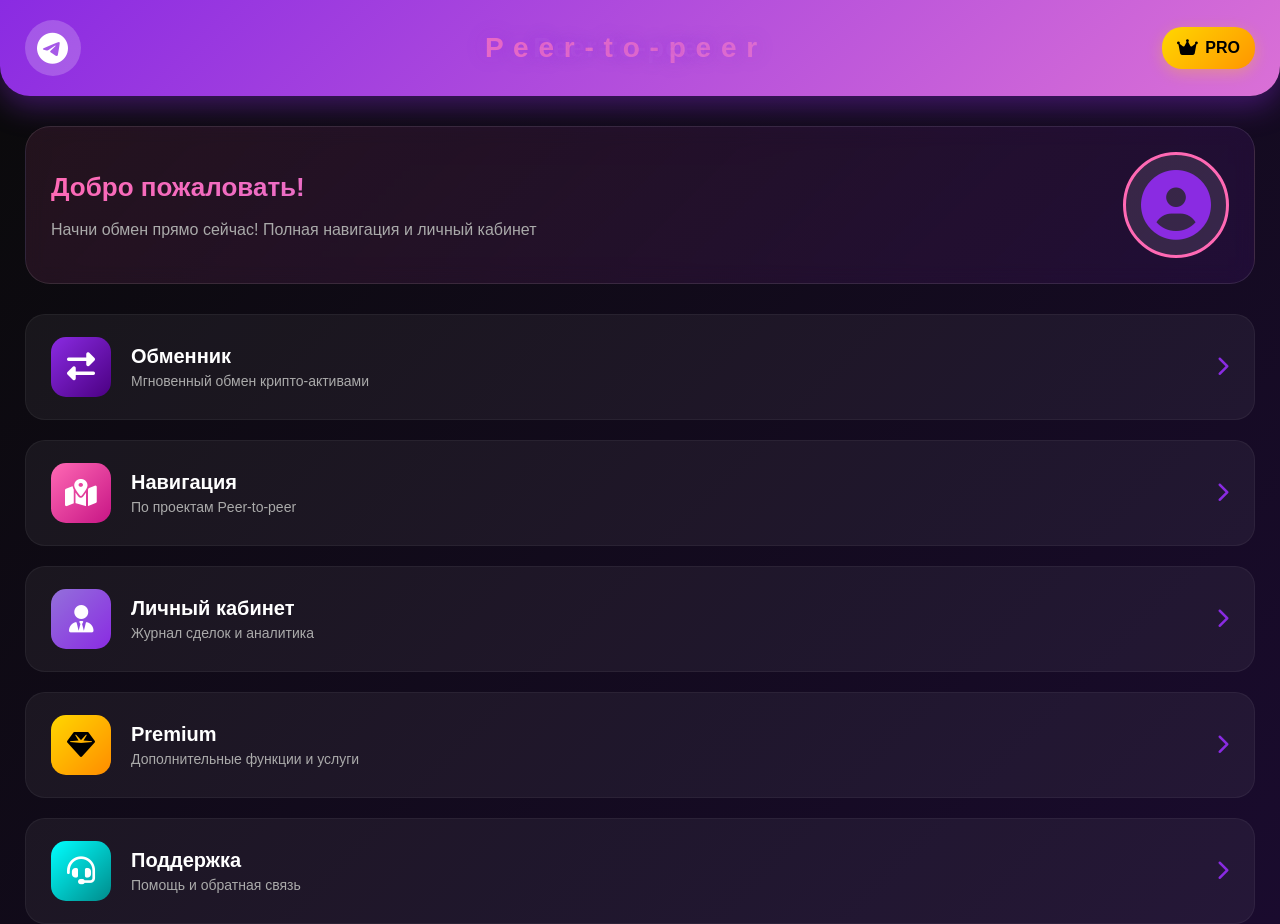
==== commit 5a55212c: "Update index.html" ====
--- a/index.html
+++ b/index.html
@@ -3,7 +3,7 @@
 <head>
     <meta charset="UTF-8">
     <meta name="viewport" content="width=device-width, initial-scale=1.0">
-    <title>Peer-to-peer | Обменник</title>
+    <title>Peer-to-peer | Assistant</title>
     <link rel="stylesheet" href="style.css">
     <script src="https://telegram.org/js/telegram-web-app.js"></script>
     <link rel="stylesheet" href="https://cdnjs.cloudflare.com/ajax/libs/font-awesome/6.4.0/css/all.min.css">
@@ -15,7 +15,24 @@
         <header class="main-header">
             <div class="logo-container">
                 <i class="fab fa-telegram logo-icon"></i>
-                <h1 class="app-title">Peer-to-peer</h1>
+                <h1 class="app-title">
+    <div class="title-text">
+        <span class="letter">P</span>
+        <span class="letter">e</span>
+        <span class="letter">e</span>
+        <span class="letter">r</span>
+        <span class="letter">-</span>
+        <span class="letter">t</span>
+        <span class="letter">o</span>
+        <span class="letter">-</span>
+        <span class="letter">p</span>
+        <span class="letter">e</span>
+        <span class="letter">e</span>
+        <span class="letter">r</span>
+    </div>
+    <div class="title-glow"></div>
+    <div class="title-shine"></div>
+</h1>
                 <div class="premium-badge">
                     <i class="fas fa-crown"></i>
                     <span>PRO</span>
@@ -192,11 +209,11 @@
                         <h4>Важная информация перед обменом</h4>
                         <p>Перед совершением сделки обязательно ознакомьтесь с правилами и инструкциями:</p>
                         <div class="info-links">
-                            <a href="https://telegra.ph/Reglament-Peer-to-peer-01-01" class="info-link" target="_blank">
+                            <a href="https://teletype.in/@peertopeer/Vnh3VzzvBXn" class="info-link" target="_blank">
                                 <i class="fas fa-file-contract"></i>
                                 Регламент обменника
                             </a>
-                            <a href="https://telegra.ph/Instrukciya-po-obmenu-01-01" class="info-link" target="_blank">
+                            <a href="https://teletype.in/@peertopeer/jh6OtIv5-ns" class="info-link" target="_blank">
                                 <i class="fas fa-book-open"></i>
                                 Инструкция по обмену
                             </a>
@@ -398,11 +415,11 @@
                         <p class="contact-description">Решение спорных ситуаций, проверка контрагентов</p>
                         <a href="https://t.me/peer_moderator1" class="contact-link" target="_blank">
                             <i class="fab fa-telegram"></i>
-                            @peer_moderator1
+                            Времено отсутствует
                         </a>
                         <p class="contact-hours">
                             <i class="fas fa-clock"></i>
-                            10:00 - 22:00 (МСК)
+                            00:00 - 12:00 (МСК)
                         </p>
                     </div>
                 </div>
@@ -416,7 +433,7 @@
                         <p class="contact-description">Проверка сделок, помощь новичкам</p>
                         <a href="https://t.me/peer_moderator2" class="contact-link" target="_blank">
                             <i class="fab fa-telegram"></i>
-                            @peer_moderator2
+                            Времено отсутствует
                         </a>
                         <p class="contact-hours">
                             <i class="fas fa-clock"></i>
@@ -435,7 +452,7 @@
                 <ul class="rules-list">
                     <li>
                         <i class="fas fa-check-circle"></i>
-                        <span>Всегда указывайте <strong>ID заявки</strong> при обращении</span>
+                        <span>Всегда указывайте <strong>ID заявки</strong> при обращении (если вопрос по обмену)</span>
                     </li>
                     <li>
                         <i class="fas fa-check-circle"></i>
@@ -451,7 +468,7 @@
                     </li>
                     <li>
                         <i class="fas fa-check-circle"></i>
-                        <span>Ожидайте ответ в течение <strong>15-30 минут</strong></span>
+                        <span>Ожидайте ответ в течение <strong>1-30 минут</strong></span>
                     </li>
                 </ul>
             </div>
@@ -469,7 +486,7 @@
                     </button>
                     <button class="action-btn" id="openSupportChat">
                         <i class="fab fa-telegram"></i>
-                        Открыть чат с поддержкой
+                        @peertopeer_support
                     </button>
                 </div>
             </div>
@@ -539,7 +556,7 @@
                             <i class="fas fa-newspaper"></i>
                         </div>
                         <div class="resource-content">
-                            <h4>Блог в Telegra.ph</h4>
+                            <h4>Блог в TeleType</h4>
                             <p class="resource-description">Статьи, инструкции, аналитика</p>
                             <a href="https://teletype.in/@peertopeer" class="resource-link" target="_blank">
                                 <i class="fas fa-external-link-alt"></i>
@@ -562,33 +579,9 @@
                         </div>
                     </div>
 
-                    <div class="resource-card">
-                        <div class="resource-icon">
-                            <i class="fas fa-robot"></i>
-                        </div>
-                        <div class="resource-content">
-                            <h4>Этот бот</h4>
-                            <p class="resource-description">Основной бот для обменов</p>
-                            <a href="@peet_to_peer_bot" class="resource-link" target="_blank">
-                                <i class="fab fa-telegram"></i>
-                                Скопировать ссылку
-                            </button>
-                        </div>
-                    </div>
-
-                    <div class="resource-card">
-                        <div class="resource-icon">
-                            <i class="fas fa-github"></i>
-                        </div>
-                        <div class="resource-content">
-                            <h4>GitHub проекта</h4>
-                            <p class="resource-description">Исходный код и документация</p>
-                            <a href="hhh" class="resource-link" target="_blank">
-                                <i class="fab fa-github"></i>
-                                github.com/peertopeer
-                            </a>
-                        </div>
-                    </div>
+                    
+
+                    
                 </div>
             </div>
 
@@ -608,40 +601,14 @@
                         <div class="useful-link-content">
                             <h4>20 постов для новичков</h4>
                             <p>Основы работы с криптовалютой, безопасность, первые шаги</p>
-                            <a href="https://telegra.ph/Dvadcat-postov-dlya-novichkov-01-01" class="useful-link-btn" target="_blank">
+                            <a href="https://teletype.in/@peertopeer/vWQhvxEMVqq" class="useful-link-btn" target="_blank">
                                 <i class="fas fa-external-link-alt"></i>
                                 Читать
                             </a>
                         </div>
                     </div>
 
-                    <div class="useful-link-card">
-                        <div class="useful-link-icon">
-                            <i class="fas fa-shopping-cart"></i>
-                        </div>
-                        <div class="useful-link-content">
-                            <h4>Первая покупка</h4>
-                            <p>Пошаговая инструкция по первой покупке криптовалюты</p>
-                            <a href="https://telegra.ph/Pervaya-pokupka-kriptovaluty-01-01" class="useful-link-btn" target="_blank">
-                                <i class="fas fa-external-link-alt"></i>
-                                Инструкция
-                            </a>
-                        </div>
-                    </div>
-
-                    <div class="useful-link-card">
-                        <div class="useful-link-icon">
-                            <i class="fas fa-money-bill-wave"></i>
-                        </div>
-                        <div class="useful-link-content">
-                            <h4>Первая продажа</h4>
-                            <p>Как безопасно продать криптовалюту и получить деньги</p>
-                            <a href="https://telegra.ph/Pervaya-prodazha-kriptovaluty-01-01" class="useful-link-btn" target="_blank">
-                                <i class="fas fa-external-link-alt"></i>
-                                Инструкция
-                            </a>
-                        </div>
-                    </div>
+                    
 
                     <div class="useful-link-card">
                         <div class="useful-link-icon">
@@ -649,27 +616,15 @@
                         </div>
                         <div class="useful-link-content">
                             <h4>Обязательные посты</h4>
-                            <p>Правила проекта, политика безопасности, FAQ</p>
-                            <a href="https://telegra.ph/Obyazatelnye-posty-01-01" class="useful-link-btn" target="_blank">
+                            <p>Правила, политика безопасности, FAQ</p>
+                            <a href="https://teletype.in/@peertopeer/vqhFaiCEol5" class="useful-link-btn" target="_blank">
                                 <i class="fas fa-external-link-alt"></i>
                                 Читать
                             </a>
                         </div>
                     </div>
 
-                    <div class="useful-link-card">
-                        <div class="useful-link-icon">
-                            <i class="fas fa-file-contract"></i>
-                        </div>
-                        <div class="useful-link-content">
-                            <h4>Регламент</h4>
-                            <p>Правила проведения сделок и взаимодействия</p>
-                            <a href="https://telegra.ph/Reglament-Peer-to-peer-01-01" class="useful-link-btn" target="_blank">
-                                <i class="fas fa-external-link-alt"></i>
-                                Открыть
-                            </a>
-                        </div>
-                    </div>
+                    
 
                     <div class="useful-link-card">
                         <div class="useful-link-icon">
@@ -677,8 +632,8 @@
                         </div>
                         <div class="useful-link-content">
                             <h4>Необходимые инструкции</h4>
-                            <p>Настройки, безопасность, работа с кошельками</p>
-                            <a href="https://telegra.ph/Neobhodimye-instrukcii-01-01" class="useful-link-btn" target="_blank">
+                            <p>Настройки, безопасность, обменник</p>
+                            <a href="https://teletype.in/@peertopeer/HZqtNAd6YP0" class="useful-link-btn" target="_blank">
                                 <i class="fas fa-external-link-alt"></i>
                                 Смотреть
                             </a>
@@ -687,31 +642,11 @@
                 </div>
             </div>
 
-            <!-- Быстрые действия -->
-            <div class="quick-actions-navigation">
-                <h3 class="section-title">
-                    <i class="fas fa-bolt"></i>
-                    Быстрые действия
-                </h3>
-                <div class="action-buttons">
-                    <button class="action-btn" id="copyAllLinks">
-                        <i class="fas fa-copy"></i>
-                        Скопировать все ссылки
-                    </button>
-                    <button class="action-btn" id="openChannel">
-                        <i class="fab fa-telegram"></i>
-                        Открыть канал
-                    </button>
-                    <button class="action-btn" id="openChat">
-                        <i class="fas fa-comments"></i>
-                        Открыть чат
-                    </button>
-                </div>
-            </div>
+        
 
             <!-- Примечание -->
             <div class="navigation-notice">
-                <p><i class="fas fa-info-circle"></i> Все ссылки открываются в браузере. Для удобства добавьте основные каналы в избранное в Telegram.</p>
+                <p><i class="fas fa-info-circle"></i> Будьте бдительны - актуальные ссылки всегда можно перепроверить у нас - @peertopeer_support</p>
             </div>
         </main>
     </div>
@@ -730,3 +665,9 @@
 
 
 
+
+
+
+
+
+
--- a/style.css
+++ b/style.css
@@ -1989,3 +1989,122 @@
     }
 }
 
+
+/* Анимация для заголовка Peer-to-peer на главной странице */
+#mainPage .app-title {
+    position: relative;
+    background: linear-gradient(135deg, 
+        #ff69b4 0%, 
+        #da70d6 25%, 
+        #8a2be2 50%, 
+        #4b0082 75%, 
+        #ff69b4 100%);
+    background-size: 300% 300%;
+    -webkit-background-clip: text;
+    background-clip: text;
+    color: transparent;
+    animation: gradientFlow 8s ease infinite, 
+               pulseTitle 3s ease-in-out infinite,
+               textGlow 4s ease-in-out infinite;
+    text-shadow: 0 0 20px rgba(138, 43, 226, 0.3);
+    letter-spacing: 1px;
+    font-weight: 800;
+    transform-origin: center;
+}
+
+/* Анимация переливания градиента */
+@keyframes gradientFlow {
+    0% {
+        background-position: 0% 50%;
+    }
+    50% {
+        background-position: 100% 50%;
+    }
+    100% {
+        background-position: 0% 50%;
+    }
+}
+
+/* Анимация пульсации */
+@keyframes pulseTitle {
+    0%, 100% {
+        transform: scale(1);
+    }
+    50% {
+        transform: scale(1.02);
+    }
+}
+
+/* Анимация свечения */
+@keyframes textGlow {
+    0%, 100% {
+        text-shadow: 0 0 20px rgba(138, 43, 226, 0.3),
+                     0 0 30px rgba(138, 43, 226, 0.2),
+                     0 0 40px rgba(138, 43, 226, 0.1);
+    }
+    50% {
+        text-shadow: 0 0 25px rgba(138, 43, 226, 0.5),
+                     0 0 35px rgba(138, 43, 226, 0.3),
+                     0 0 45px rgba(138, 43, 226, 0.2);
+    }
+}
+
+/* Дополнительная анимация для отдельных букв (опционально) */
+#mainPage .app-title::after {
+    content: "Peer-to-peer";
+    position: absolute;
+    top: 0;
+    left: 0;
+    width: 100%;
+    height: 100%;
+    background: linear-gradient(135deg, 
+        rgba(255, 255, 255, 0.1) 0%, 
+        rgba(255, 255, 255, 0.05) 50%, 
+        rgba(255, 255, 255, 0.1) 100%);
+    -webkit-background-clip: text;
+    background-clip: text;
+    color: transparent;
+    animation: shimmer 6s ease-in-out infinite;
+    z-index: -1;
+    opacity: 0.7;
+}
+
+@keyframes shimmer {
+    0%, 100% {
+        background-position: -100% 0;
+    }
+    50% {
+        background-position: 200% 0;
+    }
+}
+
+/* Минимальные изменения для адаптивности */
+@media (max-width: 600px) {
+    #mainPage .app-title {
+        font-size: 24px;
+        animation: gradientFlow 8s ease infinite, 
+                   pulseTitle 3s ease-in-out infinite,
+                   textGlow 4s ease-in-out infinite;
+    }
+}
+
+/* Эффект при загрузке страницы - плавное появление анимации */
+@keyframes titleFadeIn {
+    0% {
+        opacity: 0;
+        transform: translateY(-10px) scale(0.95);
+    }
+    100% {
+        opacity: 1;
+        transform: translateY(0) scale(1);
+    }
+}
+
+#mainPage .app-title {
+    animation-delay: 0.5s;
+    opacity: 0;
+    animation: titleFadeIn 1s ease forwards,
+               gradientFlow 8s ease infinite 1.5s,
+               pulseTitle 3s ease-in-out infinite 1.5s,
+               textGlow 4s ease-in-out infinite 1.5s;
+}
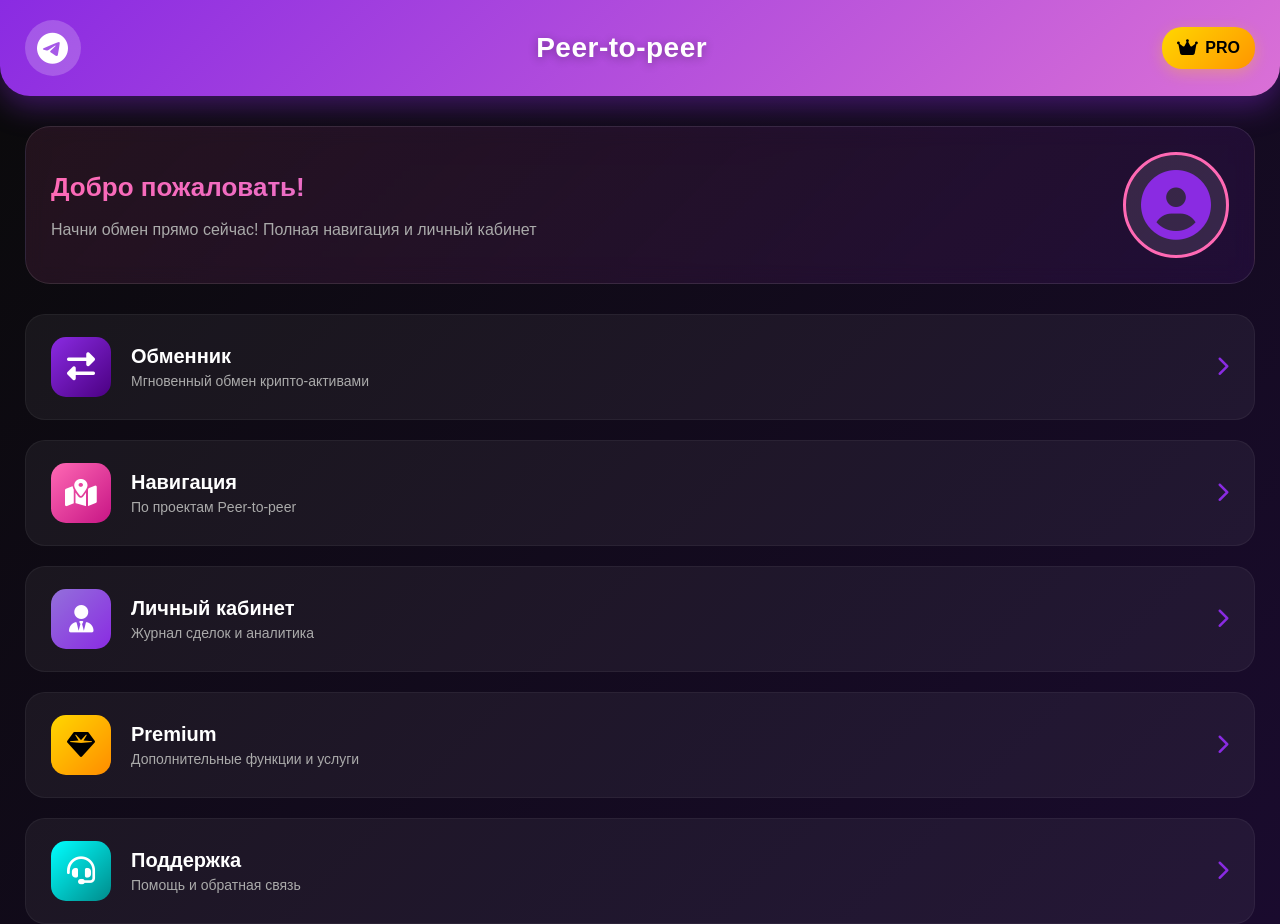
==== commit 8a079ad7: "Update index.html" ====
--- a/index.html
+++ b/index.html
@@ -15,24 +15,7 @@
         <header class="main-header">
             <div class="logo-container">
                 <i class="fab fa-telegram logo-icon"></i>
-                <h1 class="app-title">
-    <div class="title-text">
-        <span class="letter">P</span>
-        <span class="letter">e</span>
-        <span class="letter">e</span>
-        <span class="letter">r</span>
-        <span class="letter">-</span>
-        <span class="letter">t</span>
-        <span class="letter">o</span>
-        <span class="letter">-</span>
-        <span class="letter">p</span>
-        <span class="letter">e</span>
-        <span class="letter">e</span>
-        <span class="letter">r</span>
-    </div>
-    <div class="title-glow"></div>
-    <div class="title-shine"></div>
-</h1>
+                <h1 class="app-title">Peer-to-peer</h1>
                 <div class="premium-badge">
                     <i class="fas fa-crown"></i>
                     <span>PRO</span>
@@ -671,3 +654,4 @@
 
 
 
+
--- a/style.css
+++ b/style.css
@@ -1990,121 +1990,308 @@
 }
 
 
-/* Анимация для заголовка Peer-to-peer на главной странице */
+/* ============================================
+   СУПЕР АНИМАЦИЯ ЗАГОЛОВКА PEER-TO-PEER
+   ============================================ */
+
 #mainPage .app-title {
     position: relative;
-    background: linear-gradient(135deg, 
-        #ff69b4 0%, 
-        #da70d6 25%, 
-        #8a2be2 50%, 
-        #4b0082 75%, 
-        #ff69b4 100%);
-    background-size: 300% 300%;
-    -webkit-background-clip: text;
-    background-clip: text;
-    color: transparent;
-    animation: gradientFlow 8s ease infinite, 
-               pulseTitle 3s ease-in-out infinite,
-               textGlow 4s ease-in-out infinite;
-    text-shadow: 0 0 20px rgba(138, 43, 226, 0.3);
-    letter-spacing: 1px;
+    font-size: 28px;
     font-weight: 800;
-    transform-origin: center;
-}
-
-/* Анимация переливания градиента */
-@keyframes gradientFlow {
+    color: white;
+    letter-spacing: 0.5px;
+    text-shadow: 0 2px 10px rgba(0, 0, 0, 0.3);
+    flex-grow: 1;
+    text-align: center;
+    overflow: visible;
+    perspective: 1000px;
+    margin: 0;
+    padding: 0;
+}
+
+#mainPage .title-text {
+    position: relative;
+    display: inline-block;
+    z-index: 2;
+}
+
+#mainPage .letter {
+    display: inline-block;
+    position: relative;
+    color: white;
+    animation: letterFloat 3s ease-in-out infinite;
+    transform-origin: 50% 50%;
+    text-shadow: 
+        0 0 10px rgba(255, 255, 255, 0.5),
+        0 0 20px rgba(255, 105, 180, 0.3),
+        0 0 30px rgba(138, 43, 226, 0.2);
+    transition: all 0.3s ease;
+}
+
+/* Разные задержки для каждой буквы для эффекта волны */
+#mainPage .letter:nth-child(1) { animation-delay: 0.0s; }
+#mainPage .letter:nth-child(2) { animation-delay: 0.1s; }
+#mainPage .letter:nth-child(3) { animation-delay: 0.2s; }
+#mainPage .letter:nth-child(4) { animation-delay: 0.3s; }
+#mainPage .letter:nth-child(5) { animation-delay: 0.4s; }
+#mainPage .letter:nth-child(6) { animation-delay: 0.5s; }
+#mainPage .letter:nth-child(7) { animation-delay: 0.6s; }
+#mainPage .letter:nth-child(8) { animation-delay: 0.7s; }
+#mainPage .letter:nth-child(9) { animation-delay: 0.8s; }
+#mainPage .letter:nth-child(10) { animation-delay: 0.9s; }
+#mainPage .letter:nth-child(11) { animation-delay: 1.0s; }
+#mainPage .letter:nth-child(12) { animation-delay: 1.1s; }
+
+/* Анимация плавающего движения букв */
+@keyframes letterFloat {
+    0%, 100% {
+        transform: translateY(0) rotateX(0) rotateY(0) scale(1);
+        text-shadow: 
+            0 0 10px rgba(255, 255, 255, 0.5),
+            0 0 20px rgba(255, 105, 180, 0.3),
+            0 0 30px rgba(138, 43, 226, 0.2);
+    }
+    25% {
+        transform: translateY(-5px) rotateX(5deg) rotateY(2deg) scale(1.05);
+        text-shadow: 
+            0 0 15px rgba(255, 255, 255, 0.7),
+            0 0 25px rgba(255, 105, 180, 0.5),
+            0 0 35px rgba(138, 43, 226, 0.4),
+            0 0 45px rgba(255, 20, 147, 0.3);
+    }
+    50% {
+        transform: translateY(0) rotateX(0) rotateY(0) scale(1);
+        text-shadow: 
+            0 0 10px rgba(255, 255, 255, 0.5),
+            0 0 20px rgba(255, 105, 180, 0.3),
+            0 0 30px rgba(138, 43, 226, 0.2);
+    }
+    75% {
+        transform: translateY(3px) rotateX(-3deg) rotateY(-1deg) scale(0.98);
+        text-shadow: 
+            0 0 12px rgba(255, 255, 255, 0.6),
+            0 0 22px rgba(255, 105, 180, 0.4),
+            0 0 32px rgba(138, 43, 226, 0.3);
+    }
+}
+
+/* Эффект свечения вокруг всего текста */
+#mainPage .title-glow {
+    position: absolute;
+    top: 50%;
+    left: 50%;
+    transform: translate(-50%, -50%);
+    width: 110%;
+    height: 150%;
+    background: radial-gradient(
+        ellipse at center,
+        rgba(138, 43, 226, 0.2) 0%,
+        rgba(255, 105, 180, 0.1) 30%,
+        transparent 70%
+    );
+    border-radius: 50%;
+    z-index: 1;
+    animation: glowPulse 4s ease-in-out infinite;
+    filter: blur(15px);
+}
+
+@keyframes glowPulse {
+    0%, 100% {
+        opacity: 0.4;
+        transform: translate(-50%, -50%) scale(1);
+    }
+    50% {
+        opacity: 0.7;
+        transform: translate(-50%, -50%) scale(1.1);
+    }
+}
+
+/* Эффект переливающегося сияния */
+#mainPage .title-shine {
+    position: absolute;
+    top: -30%;
+    left: -30%;
+    width: 160%;
+    height: 160%;
+    background: linear-gradient(
+        45deg,
+        transparent 30%,
+        rgba(255, 255, 255, 0.1) 50%,
+        transparent 70%
+    );
+    z-index: 3;
+    animation: shineMove 6s linear infinite;
+    pointer-events: none;
+    mix-blend-mode: screen;
+}
+
+@keyframes shineMove {
     0% {
-        background-position: 0% 50%;
-    }
-    50% {
-        background-position: 100% 50%;
+        transform: translateX(-100%) translateY(-100%) rotate(0deg);
     }
     100% {
-        background-position: 0% 50%;
-    }
-}
-
-/* Анимация пульсации */
-@keyframes pulseTitle {
-    0%, 100% {
-        transform: scale(1);
-    }
-    50% {
-        transform: scale(1.02);
-    }
-}
-
-/* Анимация свечения */
-@keyframes textGlow {
-    0%, 100% {
-        text-shadow: 0 0 20px rgba(138, 43, 226, 0.3),
-                     0 0 30px rgba(138, 43, 226, 0.2),
-                     0 0 40px rgba(138, 43, 226, 0.1);
-    }
-    50% {
-        text-shadow: 0 0 25px rgba(138, 43, 226, 0.5),
-                     0 0 35px rgba(138, 43, 226, 0.3),
-                     0 0 45px rgba(138, 43, 226, 0.2);
-    }
-}
-
-/* Дополнительная анимация для отдельных букв (опционально) */
+        transform: translateX(100%) translateY(100%) rotate(360deg);
+    }
+}
+
+/* Эффект появления при загрузке */
+@keyframes titleEntrance {
+    0% {
+        opacity: 0;
+        transform: translateY(-30px) scale(0.8);
+        filter: blur(10px);
+    }
+    100% {
+        opacity: 1;
+        transform: translateY(0) scale(1);
+        filter: blur(0);
+    }
+}
+
+#mainPage .app-title .title-text {
+    animation: titleEntrance 1.5s ease-out forwards;
+}
+
+/* Эффект при наведении (для десктопов) */
+@media (hover: hover) {
+    #mainPage .letter:hover {
+        animation-play-state: paused;
+        transform: translateY(-10px) scale(1.2) rotateX(10deg) rotateY(10deg) !important;
+        color: #ff69b4;
+        text-shadow: 
+            0 0 20px #ff69b4,
+            0 0 40px #ff69b4,
+            0 0 60px #ff69b4,
+            0 0 80px #ff69b4 !important;
+        z-index: 10;
+    }
+}
+
+/* Эффект искр (опционально) */
+#mainPage .app-title::before,
 #mainPage .app-title::after {
-    content: "Peer-to-peer";
+    content: '';
     position: absolute;
+    width: 100%;
+    height: 100%;
     top: 0;
     left: 0;
-    width: 100%;
-    height: 100%;
-    background: linear-gradient(135deg, 
-        rgba(255, 255, 255, 0.1) 0%, 
-        rgba(255, 255, 255, 0.05) 50%, 
-        rgba(255, 255, 255, 0.1) 100%);
-    -webkit-background-clip: text;
-    background-clip: text;
-    color: transparent;
-    animation: shimmer 6s ease-in-out infinite;
-    z-index: -1;
-    opacity: 0.7;
-}
-
-@keyframes shimmer {
-    0%, 100% {
-        background-position: -100% 0;
+    pointer-events: none;
+    z-index: 4;
+    opacity: 0;
+}
+
+#mainPage .app-title::before {
+    background: radial-gradient(circle at 30% 50%, 
+        rgba(255, 105, 180, 0.6) 0%, 
+        transparent 50%);
+    animation: sparkleLeft 8s infinite;
+}
+
+#mainPage .app-title::after {
+    background: radial-gradient(circle at 70% 50%, 
+        rgba(138, 43, 226, 0.6) 0%, 
+        transparent 50%);
+    animation: sparkleRight 8s infinite;
+}
+
+@keyframes sparkleLeft {
+    0%, 100% { opacity: 0; }
+    25%, 75% { opacity: 0.3; }
+    50% { opacity: 0.6; }
+}
+
+@keyframes sparkleRight {
+    0%, 100% { opacity: 0; }
+    35%, 85% { opacity: 0.3; }
+    60% { opacity: 0.6; }
+}
+
+/* Эффект перелива цвета текста */
+@keyframes colorShift {
+    0% {
+        color: #ffffff;
+        filter: hue-rotate(0deg);
+    }
+    25% {
+        color: #ffe6f2;
+        filter: hue-rotate(90deg);
     }
     50% {
-        background-position: 200% 0;
-    }
-}
-
-/* Минимальные изменения для адаптивности */
+        color: #ffffff;
+        filter: hue-rotate(180deg);
+    }
+    75% {
+        color: #f0e6ff;
+        filter: hue-rotate(270deg);
+    }
+    100% {
+        color: #ffffff;
+        filter: hue-rotate(360deg);
+    }
+}
+
+#mainPage .letter {
+    animation: 
+        letterFloat 3s ease-in-out infinite,
+        colorShift 15s linear infinite;
+}
+
+/* Адаптивность */
 @media (max-width: 600px) {
     #mainPage .app-title {
         font-size: 24px;
-        animation: gradientFlow 8s ease infinite, 
-                   pulseTitle 3s ease-in-out infinite,
-                   textGlow 4s ease-in-out infinite;
-    }
-}
-
-/* Эффект при загрузке страницы - плавное появление анимации */
-@keyframes titleFadeIn {
-    0% {
-        opacity: 0;
-        transform: translateY(-10px) scale(0.95);
-    }
-    100% {
-        opacity: 1;
-        transform: translateY(0) scale(1);
-    }
-}
-
-#mainPage .app-title {
-    animation-delay: 0.5s;
-    opacity: 0;
-    animation: titleFadeIn 1s ease forwards,
-               gradientFlow 8s ease infinite 1.5s,
-               pulseTitle 3s ease-in-out infinite 1.5s,
-               textGlow 4s ease-in-out infinite 1.5s;
-}
+    }
+    
+    #mainPage .letter {
+        animation: 
+            letterFloat 4s ease-in-out infinite,
+            colorShift 20s linear infinite;
+    }
+    
+    /* Уменьшаем амплитуду движения на мобильных */
+    @keyframes letterFloat {
+        0%, 100% {
+            transform: translateY(0) rotateX(0) scale(1);
+        }
+        50% {
+            transform: translateY(-3px) rotateX(3deg) scale(1.03);
+        }
+    }
+}
+
+/* Эффект глубины с помощью text-shadow слоев */
+#mainPage .letter {
+    text-shadow: 
+        0 1px 0 #ccc,
+        0 2px 0 #c9c9c9,
+        0 3px 0 #bbb,
+        0 4px 0 #b9b9b9,
+        0 5px 0 #aaa,
+        0 6px 1px rgba(0,0,0,.1),
+        0 0 5px rgba(0,0,0,.1),
+        0 1px 3px rgba(0,0,0,.3),
+        0 3px 5px rgba(0,0,0,.2),
+        0 10px 10px rgba(0,0,0,.25),
+        0 0 20px rgba(255, 105, 180, 0.5),
+        0 0 40px rgba(138, 43, 226, 0.3);
+}
+
+/* Финальный эффект - мерцание звезд */
+.star {
+    position: absolute;
+    background-color: white;
+    border-radius: 50%;
+    animation: twinkle 2s infinite;
+    z-index: 1;
+}
+
+.star:nth-child(1) { top: 10%; left: 15%; width: 2px; height: 2px; animation-delay: 0s; }
+.star:nth-child(2) { top: 30%; left: 80%; width: 3px; height: 3px; animation-delay: 0.5s; }
+.star:nth-child(3) { top: 70%; left: 20%; width: 2px; height: 2px; animation-delay: 1s; }
+.star:nth-child(4) { top: 50%; left: 60%; width: 1px; height: 1px; animation-delay: 1.5s; }
+
+@keyframes twinkle {
+    0%, 100% { opacity: 0.2; transform: scale(1); }
+    50% { opacity: 1; transform: scale(1.5); }
+}
